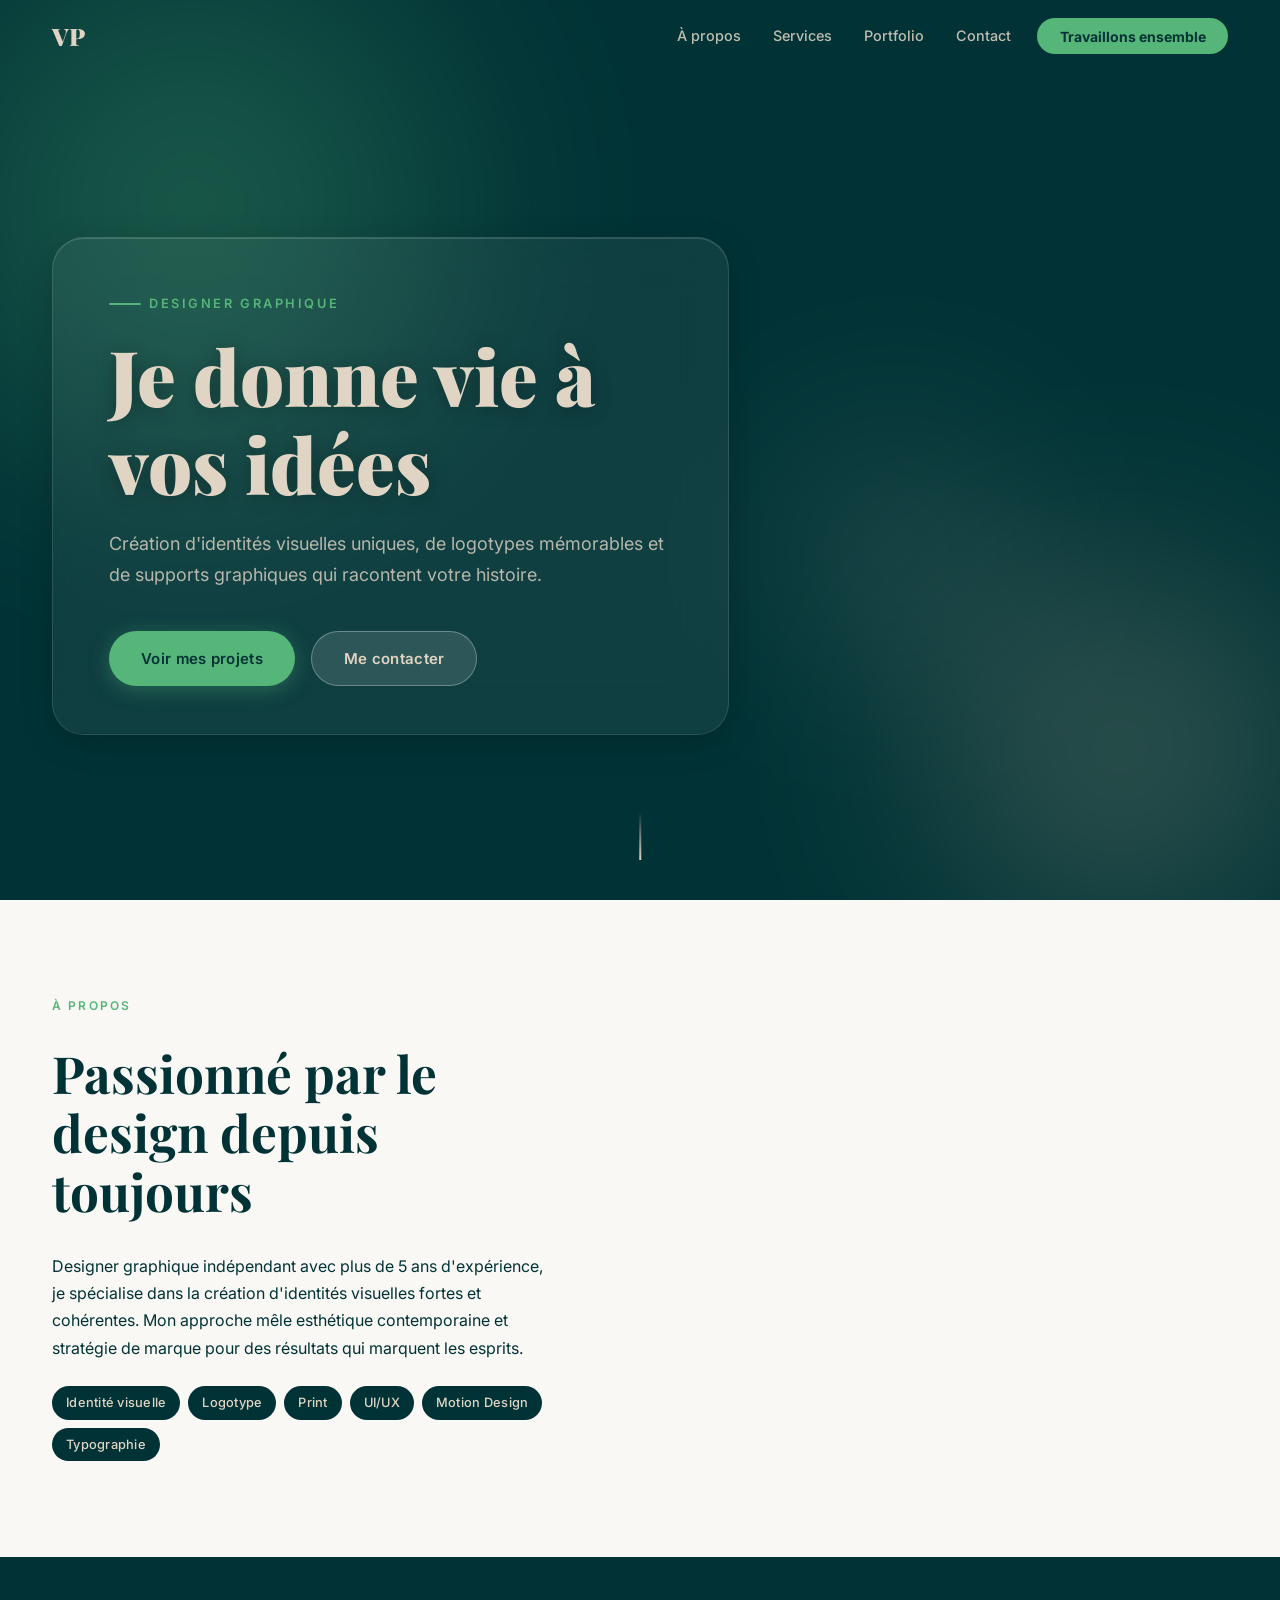
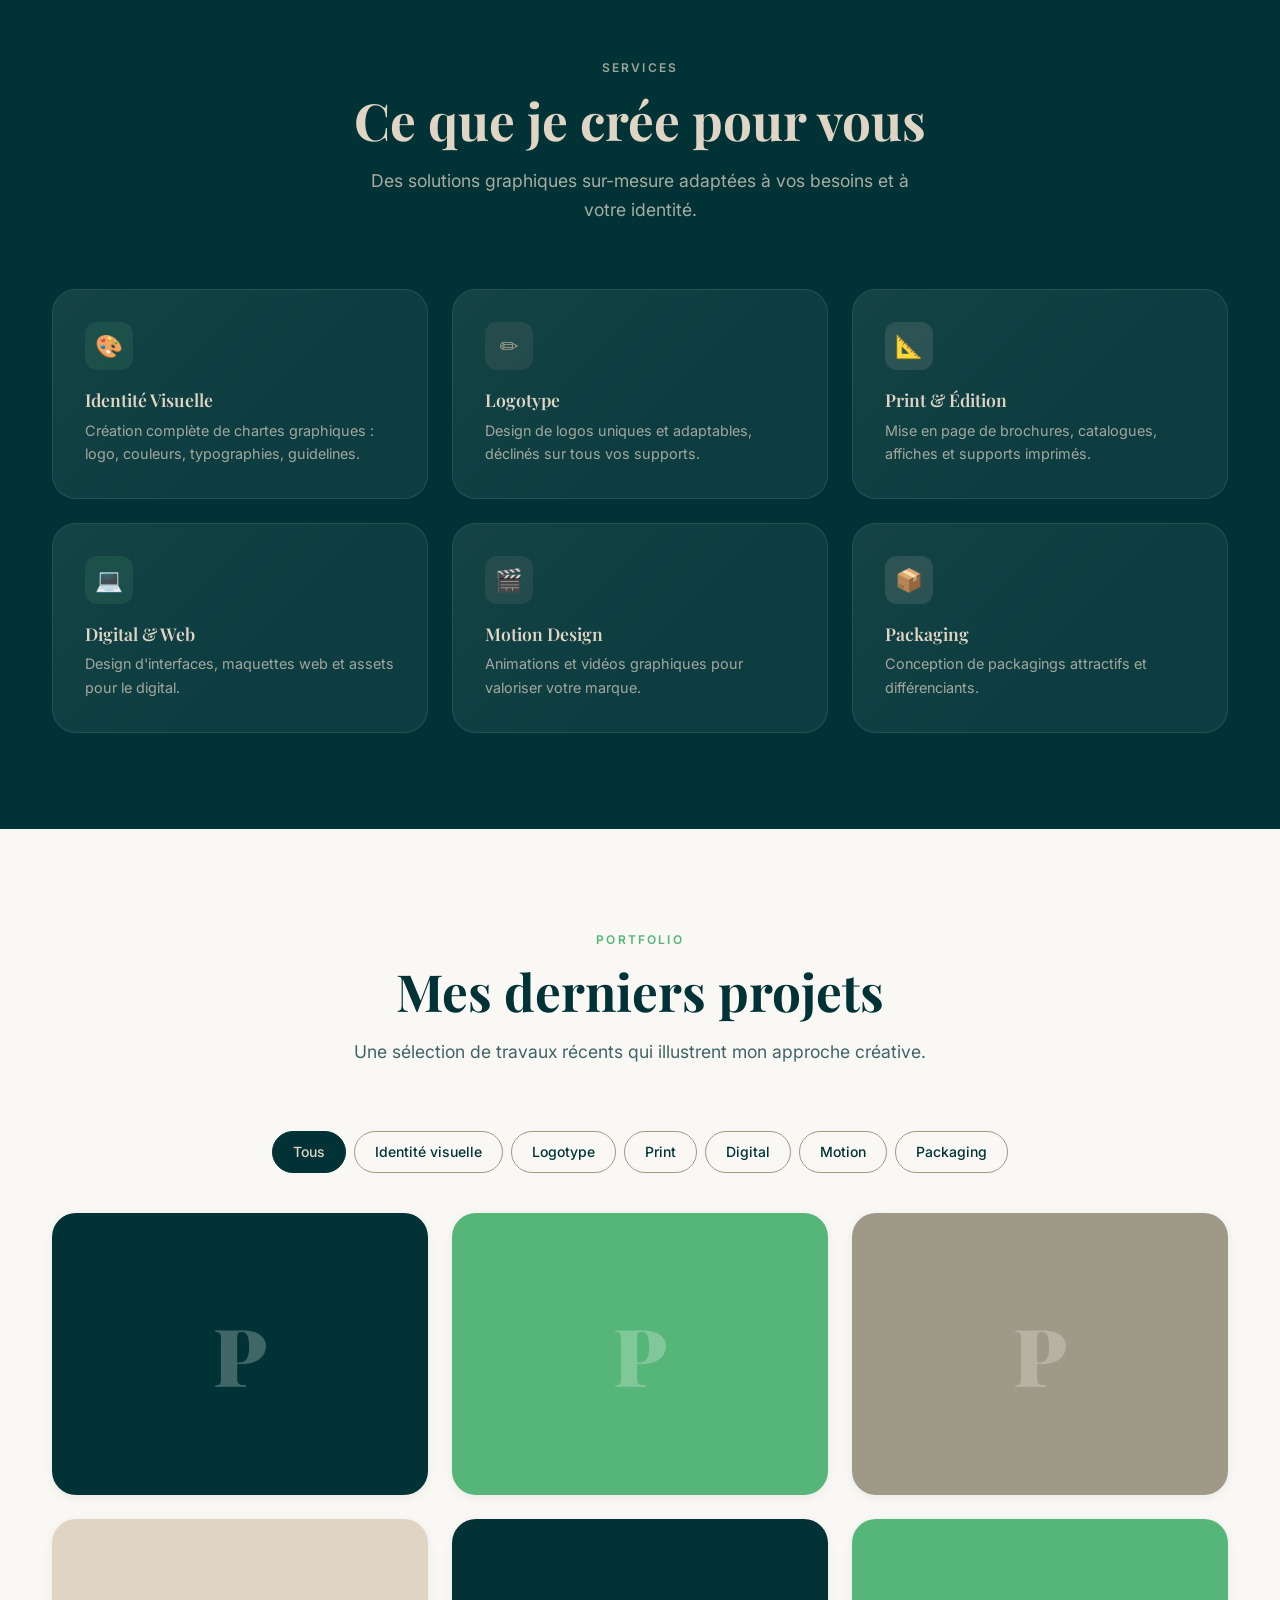
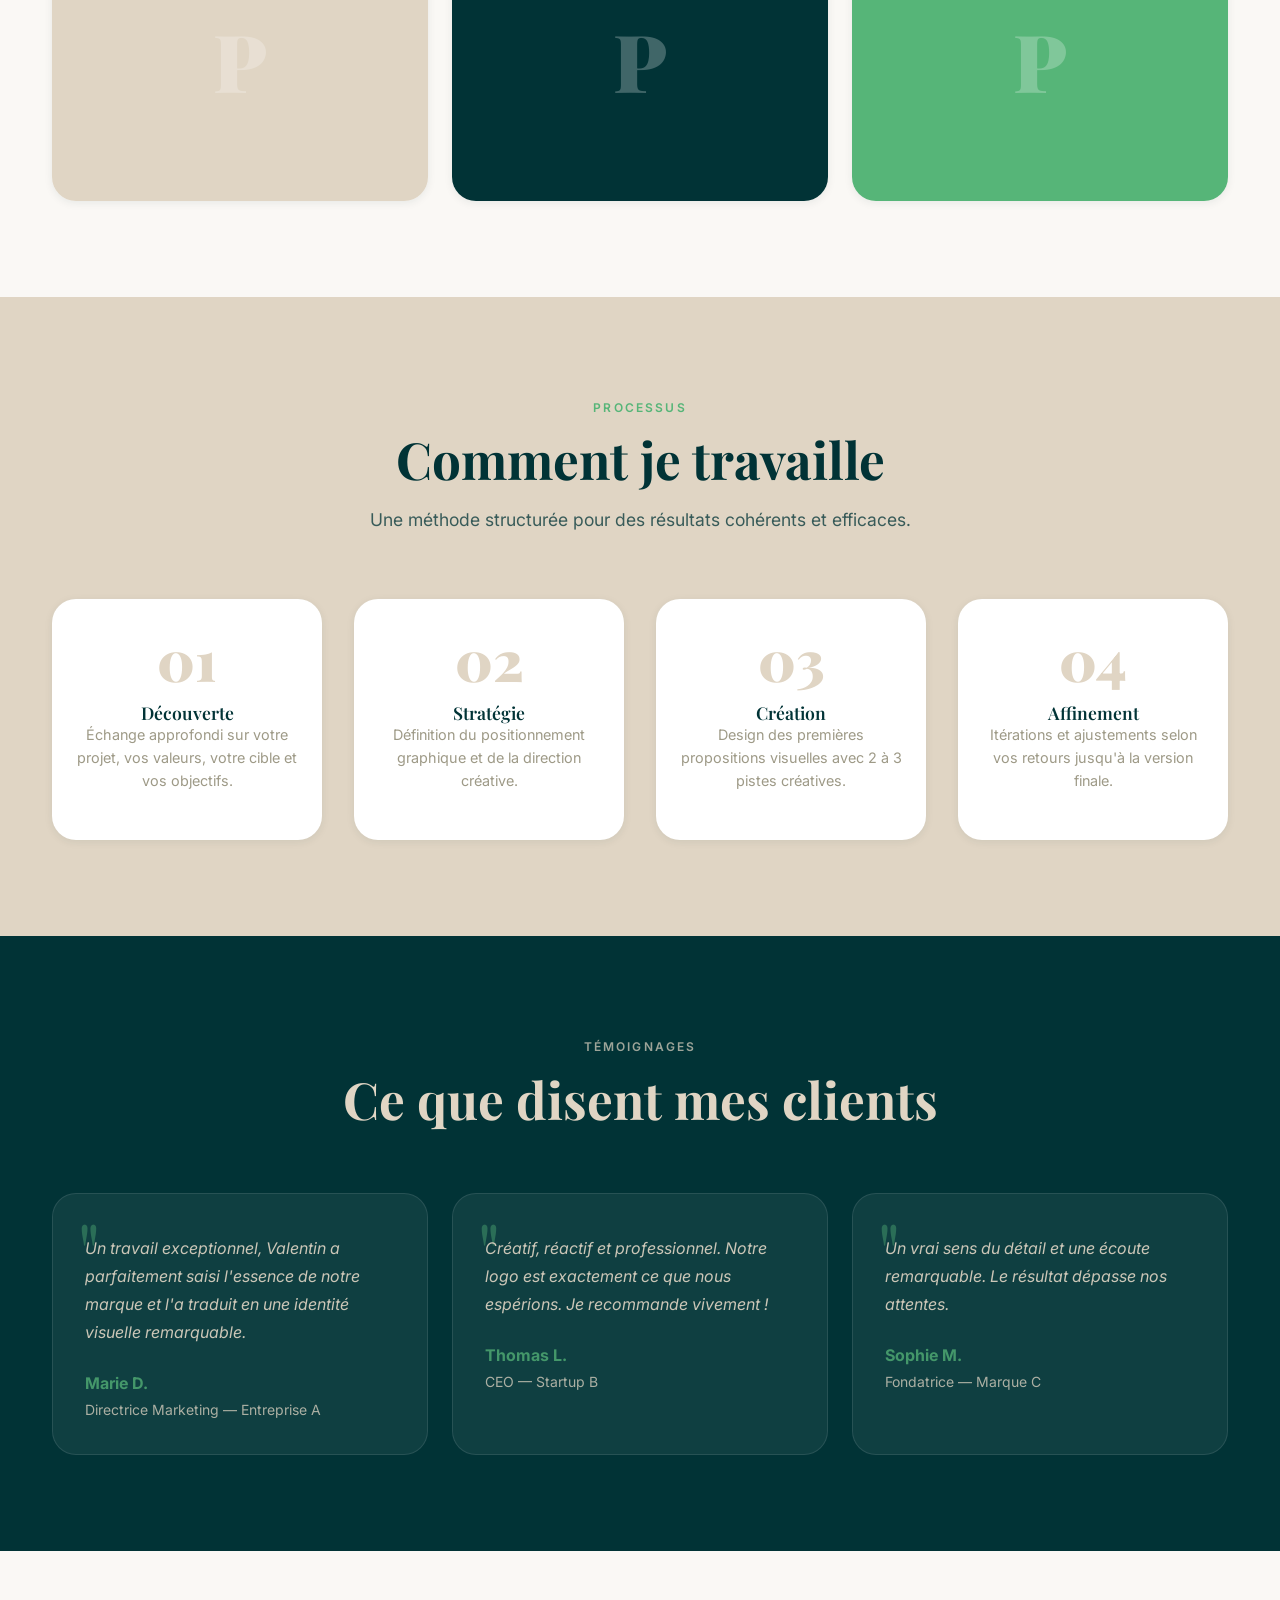
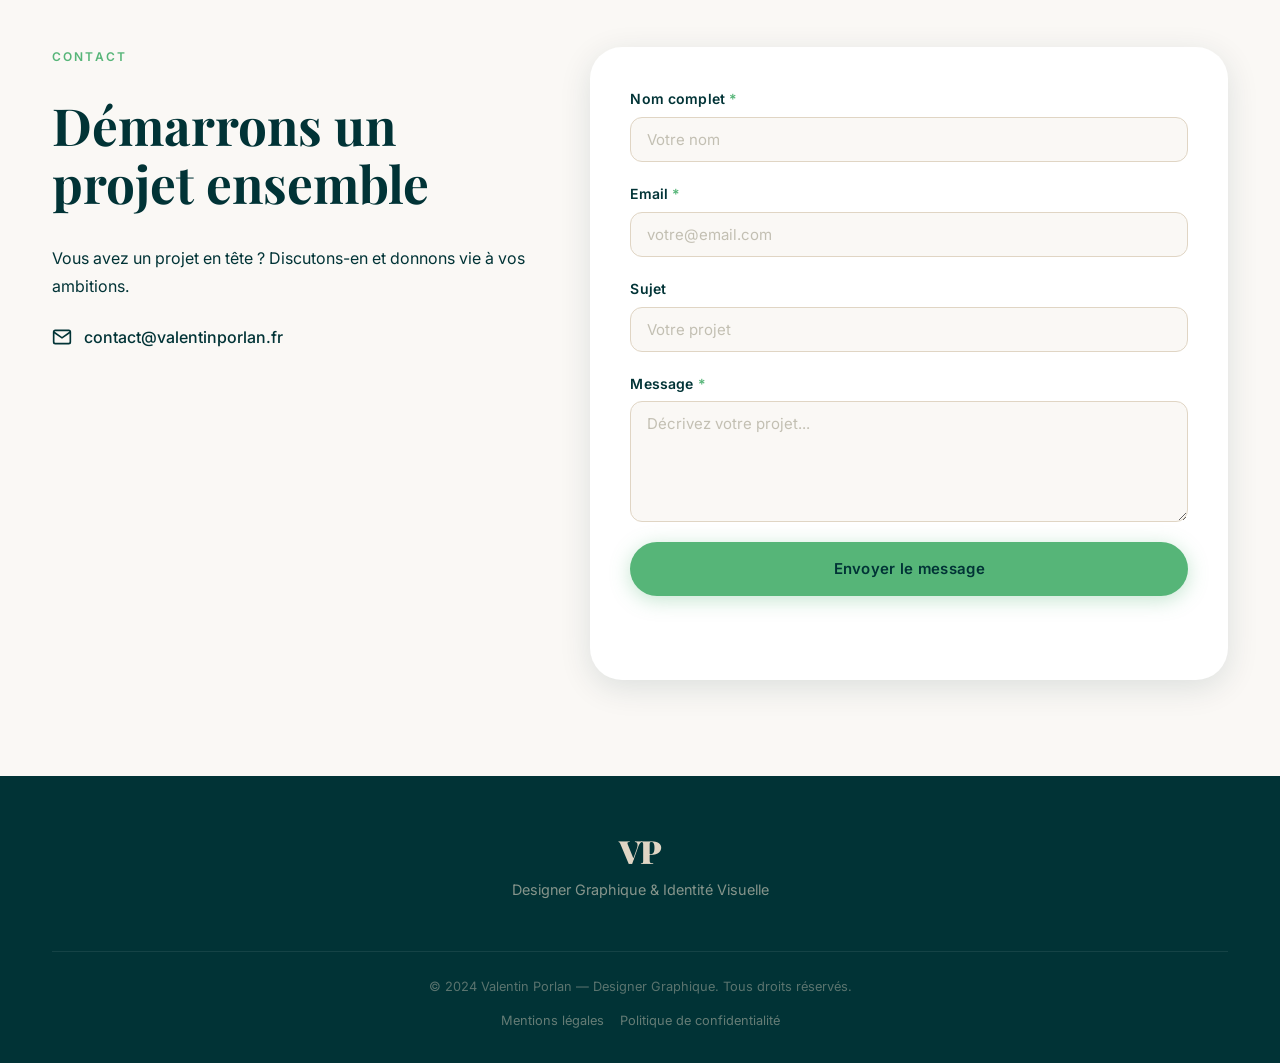
==== index.html @ ac943afb "deploy: initial GitHub Pages static build - index.html généré depuis index.php (PHP -> HTML statique" ====
<!DOCTYPE html>
<html lang="fr" prefix="og: https://ogp.me/ns#">
<head>
  <meta charset="UTF-8">
  <meta name="viewport" content="width=device-width, initial-scale=1.0">
  <meta http-equiv="X-UA-Compatible" content="IE=edge">

  <!-- SEO Primary -->
  <title>Valentin Porlan — Designer Graphique &amp; Identité Visuelle</title>
  <meta name="description" content="Portfolio de design graphique — création d&#039;identités visuelles, logotypes, supports print et digital.">
  <meta name="keywords" content="design graphique, identité visuelle, logo, branding, charte graphique, print, digital">
  <meta name="author" content="Valentin Porlan">
  <meta name="robots" content="index, follow">
  <link rel="canonical" href="/">

  <!-- Open Graph -->
  <meta property="og:type" content="website">
  <meta property="og:title" content="Valentin Porlan — Designer Graphique &amp; Identité Visuelle">
  <meta property="og:description" content="Portfolio de design graphique — création d&#039;identités visuelles, logotypes, supports print et digital.">
  <meta property="og:url" content="/">
  <meta property="og:locale" content="fr_FR">
  
  <!-- Twitter Card -->
  <meta name="twitter:card" content="summary_large_image">
    <meta name="twitter:title" content="Valentin Porlan — Designer Graphique &amp; Identité Visuelle">
  <meta name="twitter:description" content="Portfolio de design graphique — création d&#039;identités visuelles, logotypes, supports print et digital.">
  
  <!-- Favicon -->
    <link rel="icon" href="data:image/svg+xml,<svg xmlns='http://www.w3.org/2000/svg' viewBox='0 0 100 100'><rect width='100' height='100' rx='20' fill='%23013336'/><text y='.9em' font-size='70' x='10' fill='%2356b578'>VP</text></svg>">
  
  <!-- Tarte au Citron CSS -->
  
  <!-- Google Fonts via Tarte au Citron (if disabled, load directly) -->
    <link rel="preconnect" href="https://fonts.googleapis.com">
  <link rel="preconnect" href="https://fonts.gstatic.com" crossorigin>
  <link href="https://fonts.googleapis.com/css2?family=Playfair+Display:wght@400;600;700;900&family=Inter:wght@300;400;500;600&display=swap" rel="stylesheet">
  
  <!-- Custom tracking codes in <head> -->
  
  <!-- Styles -->
  <link rel="stylesheet" href="assets/css/style.css">

  <!-- CSS Variables from config -->
  <style>
    :root {
      --color-primary:    #013336;
      --color-secondary:  #56b578;
      --color-accent:     #9e9a87;
      --color-light:      #e0d5c4;
      --color-text-dark:  #013336;
      --color-text-light: #e0d5c4;
      --color-bg-body:    #faf8f5;
      --font-heading:     'Playfair Display', Georgia, serif;
      --font-body:        'Inter', system-ui, sans-serif;
    }
  </style>

  <!-- Schema.org JSON-LD -->
  <script type="application/ld+json">
  {
    "@context": "https://schema.org",
    "@type": "Person",
    "name": "Valentin Porlan",
    "jobTitle": "Designer Graphique &amp; Identité Visuelle",
    "description": "Portfolio de design graphique — création d&#039;identités visuelles, logotypes, supports print et digital.",
    "url": "/",
            "email": "contact@valentinporlan.fr",
        "sameAs": [
          ],
    "knowsAbout": ["Design Graphique", "Identité Visuelle", "Logotype", "Branding", "Print"]
  }
  </script>
</head>
<body itemscope itemtype="https://schema.org/WebPage">

<!-- =============== COOKIE MANAGER =============== -->

<!-- =============== HEADER / NAV =============== -->
<header class="site-header" id="top" role="banner" itemscope itemtype="https://schema.org/WPHeader">
  <nav class="nav-container" role="navigation" aria-label="Navigation principale">
    <a href="#top" class="nav-logo" aria-label="Retour en haut">
              <span class="logo-text">VP</span>
          </a>
    <button class="nav-toggle" aria-label="Ouvrir le menu" aria-expanded="false" aria-controls="nav-menu">
      <span></span><span></span><span></span>
    </button>
    <ul class="nav-menu" id="nav-menu" role="list">
            <li><a href="#about" class="nav-link">À propos</a></li>
            <li><a href="#services" class="nav-link">Services</a></li>
            <li><a href="#portfolio" class="nav-link">Portfolio</a></li>
            <li><a href="#contact" class="nav-link">Contact</a></li>
            <li><a href="#contact" class="nav-cta">Travaillons ensemble</a></li>
    </ul>
  </nav>
</header>

<!-- =============== HERO =============== -->
<section class="hero" id="hero" aria-label="Introduction" style="background-color:#013336">
  <div class="hero-bg-blobs" aria-hidden="true">
    <div class="blob blob-1"></div>
    <div class="blob blob-2"></div>
    <div class="blob blob-3"></div>
  </div>
  <div class="hero-container">
    <div class="hero-glass-card" data-aos="fade-up" itemscope itemtype="https://schema.org/Person">
      <span class="hero-eyebrow" data-aos="fade-down" data-aos-delay="100">Designer Graphique</span>
      <h1 class="hero-title" itemprop="name" data-aos="fade-up" data-aos-delay="200">
        Je donne vie à vos idées      </h1>
      <p class="hero-subtitle" itemprop="description" data-aos="fade-up" data-aos-delay="300">
        Création d&#039;identités visuelles uniques, de logotypes mémorables et de supports graphiques qui racontent votre histoire.      </p>
      <div class="hero-actions" data-aos="fade-up" data-aos-delay="400">
                <a href="#portfolio" class="btn btn-primary">
          Voir mes projets        </a>
                        <a href="#contact" class="btn btn-ghost">
          Me contacter        </a>
                      </div>
    </div>
      </div>
  <div class="hero-scroll-indicator" aria-hidden="true">
    <div class="scroll-line"></div>
  </div>
</section>

<!-- =============== ABOUT =============== -->
<section class="section section-about" id="about" aria-labelledby="about-title" style="background-color:#faf8f5">
  <div class="container">
    <div class="section-inner about-grid">
            <div class="about-content" data-aos="fade-left">
        <span class="section-eyebrow">À propos</span>
        <h2 id="about-title" class="section-title">Passionné par le design depuis toujours</h2>
        <p class="section-text">Designer graphique indépendant avec plus de 5 ans d&#039;expérience, je spécialise dans la création d&#039;identités visuelles fortes et cohérentes. Mon approche mêle esthétique contemporaine et stratégie de marque pour des résultats qui marquent les esprits.</p>
                <ul class="skills-list" role="list">
                    <li class="skill-tag">Identité visuelle</li>
                    <li class="skill-tag">Logotype</li>
                    <li class="skill-tag">Print</li>
                    <li class="skill-tag">UI/UX</li>
                    <li class="skill-tag">Motion Design</li>
                    <li class="skill-tag">Typographie</li>
                  </ul>
                      </div>
    </div>
  </div>
</section>

<!-- =============== SERVICES =============== -->
<section class="section section-services" id="services" aria-labelledby="services-title" style="background-color:#013336">
  <div class="container">
    <div class="section-header" data-aos="fade-up">
      <span class="section-eyebrow light">Services</span>
      <h2 id="services-title" class="section-title light">Ce que je crée pour vous</h2>
            <p class="section-subtitle light">Des solutions graphiques sur-mesure adaptées à vos besoins et à votre identité.</p>
          </div>
    <div class="services-grid">
            <article class="service-card" data-aos="fade-up" data-aos-delay="0">
        <div class="service-icon" style="background-color:#56b57820; color:#56b578">🎨</div>
        <h3 class="service-title">Identité Visuelle</h3>
        <p class="service-text">Création complète de chartes graphiques : logo, couleurs, typographies, guidelines.</p>
        <div class="service-accent" style="background-color:#56b578"></div>
      </article>
            <article class="service-card" data-aos="fade-up" data-aos-delay="80">
        <div class="service-icon" style="background-color:#9e9a8720; color:#9e9a87">✏️</div>
        <h3 class="service-title">Logotype</h3>
        <p class="service-text">Design de logos uniques et adaptables, déclinés sur tous vos supports.</p>
        <div class="service-accent" style="background-color:#9e9a87"></div>
      </article>
            <article class="service-card" data-aos="fade-up" data-aos-delay="160">
        <div class="service-icon" style="background-color:#e0d5c420; color:#e0d5c4">📐</div>
        <h3 class="service-title">Print &amp; Édition</h3>
        <p class="service-text">Mise en page de brochures, catalogues, affiches et supports imprimés.</p>
        <div class="service-accent" style="background-color:#e0d5c4"></div>
      </article>
            <article class="service-card" data-aos="fade-up" data-aos-delay="240">
        <div class="service-icon" style="background-color:#56b57820; color:#56b578">💻</div>
        <h3 class="service-title">Digital &amp; Web</h3>
        <p class="service-text">Design d&#039;interfaces, maquettes web et assets pour le digital.</p>
        <div class="service-accent" style="background-color:#56b578"></div>
      </article>
            <article class="service-card" data-aos="fade-up" data-aos-delay="320">
        <div class="service-icon" style="background-color:#9e9a8720; color:#9e9a87">🎬</div>
        <h3 class="service-title">Motion Design</h3>
        <p class="service-text">Animations et vidéos graphiques pour valoriser votre marque.</p>
        <div class="service-accent" style="background-color:#9e9a87"></div>
      </article>
            <article class="service-card" data-aos="fade-up" data-aos-delay="400">
        <div class="service-icon" style="background-color:#e0d5c420; color:#e0d5c4">📦</div>
        <h3 class="service-title">Packaging</h3>
        <p class="service-text">Conception de packagings attractifs et différenciants.</p>
        <div class="service-accent" style="background-color:#e0d5c4"></div>
      </article>
          </div>
      </div>
</section>

<!-- =============== PORTFOLIO =============== -->
<section class="section section-portfolio" id="portfolio" aria-labelledby="portfolio-title" style="background-color:#faf8f5">
  <div class="container">
    <div class="section-header" data-aos="fade-up">
      <span class="section-eyebrow">Portfolio</span>
      <h2 id="portfolio-title" class="section-title">Mes derniers projets</h2>
            <p class="section-subtitle">Une sélection de travaux récents qui illustrent mon approche créative.</p>
          </div>
    <div class="portfolio-filter" role="tablist" aria-label="Filtrer par catégorie">
      <button class="filter-btn active" data-filter="all" role="tab" aria-selected="true">Tous</button>
            <button class="filter-btn" data-filter="identité visuelle" role="tab" aria-selected="false">Identité visuelle</button>
            <button class="filter-btn" data-filter="logotype" role="tab" aria-selected="false">Logotype</button>
            <button class="filter-btn" data-filter="print" role="tab" aria-selected="false">Print</button>
            <button class="filter-btn" data-filter="digital" role="tab" aria-selected="false">Digital</button>
            <button class="filter-btn" data-filter="motion" role="tab" aria-selected="false">Motion</button>
            <button class="filter-btn" data-filter="packaging" role="tab" aria-selected="false">Packaging</button>
          </div>
    <div class="portfolio-grid" role="list">
            <article class="portfolio-card" data-category="identité visuelle" data-aos="fade-up" data-aos-delay="0" role="listitem"
               itemscope itemtype="https://schema.org/CreativeWork">
        <div class="portfolio-img-wrap" style="background-color:#013336">
                    <div class="portfolio-placeholder" aria-hidden="true">
            <span class="portfolio-placeholder-letter">P</span>
          </div>
                    <div class="portfolio-overlay">
            <h3 class="portfolio-title" itemprop="name">Projet 1</h3>
            <span class="portfolio-category" itemprop="genre">Identité visuelle</span>
                      </div>
        </div>
      </article>
            <article class="portfolio-card" data-category="logotype" data-aos="fade-up" data-aos-delay="60" role="listitem"
               itemscope itemtype="https://schema.org/CreativeWork">
        <div class="portfolio-img-wrap" style="background-color:#56b578">
                    <div class="portfolio-placeholder" aria-hidden="true">
            <span class="portfolio-placeholder-letter">P</span>
          </div>
                    <div class="portfolio-overlay">
            <h3 class="portfolio-title" itemprop="name">Projet 2</h3>
            <span class="portfolio-category" itemprop="genre">Logotype</span>
                      </div>
        </div>
      </article>
            <article class="portfolio-card" data-category="print" data-aos="fade-up" data-aos-delay="120" role="listitem"
               itemscope itemtype="https://schema.org/CreativeWork">
        <div class="portfolio-img-wrap" style="background-color:#9e9a87">
                    <div class="portfolio-placeholder" aria-hidden="true">
            <span class="portfolio-placeholder-letter">P</span>
          </div>
                    <div class="portfolio-overlay">
            <h3 class="portfolio-title" itemprop="name">Projet 3</h3>
            <span class="portfolio-category" itemprop="genre">Print</span>
                      </div>
        </div>
      </article>
            <article class="portfolio-card" data-category="digital" data-aos="fade-up" data-aos-delay="180" role="listitem"
               itemscope itemtype="https://schema.org/CreativeWork">
        <div class="portfolio-img-wrap" style="background-color:#e0d5c4">
                    <div class="portfolio-placeholder" aria-hidden="true">
            <span class="portfolio-placeholder-letter">P</span>
          </div>
                    <div class="portfolio-overlay">
            <h3 class="portfolio-title" itemprop="name">Projet 4</h3>
            <span class="portfolio-category" itemprop="genre">Digital</span>
                      </div>
        </div>
      </article>
            <article class="portfolio-card" data-category="motion" data-aos="fade-up" data-aos-delay="240" role="listitem"
               itemscope itemtype="https://schema.org/CreativeWork">
        <div class="portfolio-img-wrap" style="background-color:#013336">
                    <div class="portfolio-placeholder" aria-hidden="true">
            <span class="portfolio-placeholder-letter">P</span>
          </div>
                    <div class="portfolio-overlay">
            <h3 class="portfolio-title" itemprop="name">Projet 5</h3>
            <span class="portfolio-category" itemprop="genre">Motion</span>
                      </div>
        </div>
      </article>
            <article class="portfolio-card" data-category="packaging" data-aos="fade-up" data-aos-delay="300" role="listitem"
               itemscope itemtype="https://schema.org/CreativeWork">
        <div class="portfolio-img-wrap" style="background-color:#56b578">
                    <div class="portfolio-placeholder" aria-hidden="true">
            <span class="portfolio-placeholder-letter">P</span>
          </div>
                    <div class="portfolio-overlay">
            <h3 class="portfolio-title" itemprop="name">Projet 6</h3>
            <span class="portfolio-category" itemprop="genre">Packaging</span>
                      </div>
        </div>
      </article>
          </div>
      </div>
</section>

<!-- =============== PROCESS =============== -->
<section class="section section-process" id="process" aria-labelledby="process-title" style="background-color:#e0d5c4">
  <div class="container">
    <div class="section-header" data-aos="fade-up">
      <span class="section-eyebrow">Processus</span>
      <h2 id="process-title" class="section-title">Comment je travaille</h2>
            <p class="section-subtitle">Une méthode structurée pour des résultats cohérents et efficaces.</p>
          </div>
    <div class="process-steps">
            <div class="process-step" data-aos="fade-up" data-aos-delay="0">
        <div class="step-number" aria-hidden="true">01</div>
        <div class="step-content">
          <h3 class="step-title">Découverte</h3>
          <p class="step-text">Échange approfondi sur votre projet, vos valeurs, votre cible et vos objectifs.</p>
        </div>
                <div class="step-connector" aria-hidden="true"></div>
              </div>
            <div class="process-step" data-aos="fade-up" data-aos-delay="100">
        <div class="step-number" aria-hidden="true">02</div>
        <div class="step-content">
          <h3 class="step-title">Stratégie</h3>
          <p class="step-text">Définition du positionnement graphique et de la direction créative.</p>
        </div>
                <div class="step-connector" aria-hidden="true"></div>
              </div>
            <div class="process-step" data-aos="fade-up" data-aos-delay="200">
        <div class="step-number" aria-hidden="true">03</div>
        <div class="step-content">
          <h3 class="step-title">Création</h3>
          <p class="step-text">Design des premières propositions visuelles avec 2 à 3 pistes créatives.</p>
        </div>
                <div class="step-connector" aria-hidden="true"></div>
              </div>
            <div class="process-step" data-aos="fade-up" data-aos-delay="300">
        <div class="step-number" aria-hidden="true">04</div>
        <div class="step-content">
          <h3 class="step-title">Affinement</h3>
          <p class="step-text">Itérations et ajustements selon vos retours jusqu&#039;à la version finale.</p>
        </div>
              </div>
          </div>
      </div>
</section>

<!-- =============== TESTIMONIALS =============== -->
<section class="section section-testimonials" id="testimonials" aria-labelledby="testimonials-title" style="background-color:#013336">
  <div class="container">
    <div class="section-header" data-aos="fade-up">
      <span class="section-eyebrow light">Témoignages</span>
      <h2 id="testimonials-title" class="section-title light">Ce que disent mes clients</h2>
    </div>
    <div class="testimonials-grid">
            <blockquote class="testimonial-card" data-aos="fade-up" data-aos-delay="0"
                  itemscope itemtype="https://schema.org/Review">
        <div class="quote-icon" aria-hidden="true">"</div>
        <p class="testimonial-quote" itemprop="reviewBody">Un travail exceptionnel, Valentin a parfaitement saisi l&#039;essence de notre marque et l&#039;a traduit en une identité visuelle remarquable.</p>
        <footer class="testimonial-author" itemscope itemtype="https://schema.org/Person">
          <strong itemprop="name">Marie D.</strong>
          <span itemprop="jobTitle">Directrice Marketing</span>
                    — <span itemprop="worksFor">Entreprise A</span>
                  </footer>
      </blockquote>
            <blockquote class="testimonial-card" data-aos="fade-up" data-aos-delay="100"
                  itemscope itemtype="https://schema.org/Review">
        <div class="quote-icon" aria-hidden="true">"</div>
        <p class="testimonial-quote" itemprop="reviewBody">Créatif, réactif et professionnel. Notre logo est exactement ce que nous espérions. Je recommande vivement !</p>
        <footer class="testimonial-author" itemscope itemtype="https://schema.org/Person">
          <strong itemprop="name">Thomas L.</strong>
          <span itemprop="jobTitle">CEO</span>
                    — <span itemprop="worksFor">Startup B</span>
                  </footer>
      </blockquote>
            <blockquote class="testimonial-card" data-aos="fade-up" data-aos-delay="200"
                  itemscope itemtype="https://schema.org/Review">
        <div class="quote-icon" aria-hidden="true">"</div>
        <p class="testimonial-quote" itemprop="reviewBody">Un vrai sens du détail et une écoute remarquable. Le résultat dépasse nos attentes.</p>
        <footer class="testimonial-author" itemscope itemtype="https://schema.org/Person">
          <strong itemprop="name">Sophie M.</strong>
          <span itemprop="jobTitle">Fondatrice</span>
                    — <span itemprop="worksFor">Marque C</span>
                  </footer>
      </blockquote>
          </div>
  </div>
</section>

<!-- =============== CONTACT =============== -->
<section class="section section-contact" id="contact" aria-labelledby="contact-title" style="background-color:#faf8f5">
  <div class="container">
    <div class="contact-wrapper">
      <div class="contact-info" data-aos="fade-right">
        <span class="section-eyebrow">Contact</span>
        <h2 id="contact-title" class="section-title">Démarrons un projet ensemble</h2>
        <p class="section-text">Vous avez un projet en tête ? Discutons-en et donnons vie à vos ambitions.</p>
        <div class="contact-details">
                    <a href="mailto:contact@valentinporlan.fr" class="contact-link" itemprop="email">
            <svg xmlns="http://www.w3.org/2000/svg" viewBox="0 0 24 24" fill="none" stroke="currentColor" stroke-width="2" aria-hidden="true"><path d="M4 4h16c1.1 0 2 .9 2 2v12c0 1.1-.9 2-2 2H4c-1.1 0-2-.9-2-2V6c0-1.1.9-2 2-2z"/><polyline points="22,6 12,13 2,6"/></svg>
            contact@valentinporlan.fr          </a>
                            </div>
        <div class="social-links" aria-label="Réseaux sociaux">
                  </div>
      </div>

      <div class="contact-form-wrap" data-aos="fade-left">
        <form class="contact-form" id="contact-form" novalidate aria-label="Formulaire de contact"
              itemscope itemtype="https://schema.org/ContactPage">
          <div class="form-group">
            <label for="contact-name" class="form-label">Nom complet <span aria-hidden="true">*</span></label>
            <input type="text" id="contact-name" name="from_name" class="form-input" required
                   autocomplete="name" aria-required="true" placeholder="Votre nom">
          </div>
          <div class="form-group">
            <label for="contact-email" class="form-label">Email <span aria-hidden="true">*</span></label>
            <input type="email" id="contact-email" name="from_email" class="form-input" required
                   autocomplete="email" aria-required="true" placeholder="votre@email.com">
          </div>
          <div class="form-group">
            <label for="contact-subject" class="form-label">Sujet</label>
            <input type="text" id="contact-subject" name="subject" class="form-input"
                   placeholder="Votre projet">
          </div>
          <div class="form-group">
            <label for="contact-message" class="form-label">Message <span aria-hidden="true">*</span></label>
            <textarea id="contact-message" name="message" class="form-input form-textarea" required
                      aria-required="true" placeholder="Décrivez votre projet..." rows="5"></textarea>
          </div>
          <button type="submit" class="btn btn-primary btn-full" id="contact-submit">
            <span class="btn-text">Envoyer le message</span>
            <span class="btn-loading" aria-hidden="true" hidden>Envoi en cours...</span>
          </button>
          <div class="form-message" id="form-message" role="alert" aria-live="polite"></div>
        </form>
      </div>
    </div>
  </div>
</section>

<!-- =============== FOOTER =============== -->
<footer class="site-footer" role="contentinfo" itemscope itemtype="https://schema.org/WPFooter" style="background-color:#013336">
  <div class="footer-container">
    <div class="footer-brand">
      <a href="#top" class="footer-logo" aria-label="Retour en haut">
        <span class="logo-text">VP</span>
      </a>
      <p class="footer-tagline">Designer Graphique &amp; Identité Visuelle</p>
    </div>
    <div class="footer-social" aria-label="Réseaux sociaux">
          </div>
    <div class="footer-bottom">
      <p>© 2024 Valentin Porlan — Designer Graphique. Tous droits réservés.</p>
      <nav aria-label="Liens légaux">
                <a href="#" class="footer-legal-link">Mentions légales</a>
                <a href="#" class="footer-legal-link">Politique de confidentialité</a>
                      </nav>
    </div>
  </div>
</footer>

<!-- Back to top -->
<button class="back-to-top" id="backToTop" aria-label="Retour en haut de page" title="Retour en haut">
  <svg xmlns="http://www.w3.org/2000/svg" viewBox="0 0 24 24" fill="none" stroke="currentColor" stroke-width="2" aria-hidden="true">
    <polyline points="18 15 12 9 6 15"/>
  </svg>
</button>

<!-- EmailJS -->

<!-- Main script -->
<script>
  window.EMAILJS_CONFIG = {
    service_id:  "",
    template_id: "",
    public_key:  ""
  };
</script>
<script src="assets/js/main.js" defer></script>

<!-- Custom body tracking -->

</body>
</html>
---- assets/css/style.css ----
/* ====================================
   PORTFOLIO — Design Graphique
   Variables & Reset
==================================== */
*, *::before, *::after { box-sizing: border-box; margin: 0; padding: 0; }

:root {
  --color-primary:    #013336;
  --color-secondary:  #56b578;
  --color-accent:     #9e9a87;
  --color-light:      #e0d5c4;
  --color-text-dark:  #013336;
  --color-text-light: #e0d5c4;
  --color-bg-body:    #faf8f5;
  --font-heading:     'Playfair Display', Georgia, serif;
  --font-body:        'Inter', system-ui, sans-serif;

  --radius-sm:   0.375rem;
  --radius-md:   0.75rem;
  --radius-lg:   1.5rem;
  --radius-xl:   2rem;
  --radius-full: 9999px;

  --shadow-sm:  0 2px 8px rgba(1,51,54,.08);
  --shadow-md:  0 8px 32px rgba(1,51,54,.12);
  --shadow-lg:  0 24px 64px rgba(1,51,54,.18);

  --transition: 0.3s cubic-bezier(0.4, 0, 0.2, 1);
  --transition-slow: 0.6s cubic-bezier(0.4, 0, 0.2, 1);

  --nav-h: 72px;
  --container: 1240px;
  --gutter: 2rem;
}

html { scroll-behavior: smooth; font-size: 16px; -webkit-text-size-adjust: 100%; }

body {
  font-family: var(--font-body);
  background-color: var(--color-bg-body);
  color: var(--color-text-dark);
  line-height: 1.7;
  overflow-x: hidden;
}

img { max-width: 100%; height: auto; display: block; }
a { color: inherit; text-decoration: none; }
ul { list-style: none; }
button { cursor: pointer; border: none; background: none; font: inherit; }

/* ====================================
   TYPOGRAPHY
==================================== */
h1, h2, h3, h4 { font-family: var(--font-heading); line-height: 1.15; }
h1 { font-size: clamp(2.5rem, 6vw, 5rem); font-weight: 900; }
h2 { font-size: clamp(2rem, 4vw, 3.2rem); font-weight: 700; }
h3 { font-size: clamp(1.1rem, 2vw, 1.4rem); font-weight: 600; }

.section-eyebrow {
  display: inline-block;
  font-size: 0.75rem;
  font-weight: 600;
  letter-spacing: 0.18em;
  text-transform: uppercase;
  color: var(--color-secondary);
  margin-bottom: 0.75rem;
}
.section-eyebrow.light { color: var(--color-light); opacity: 0.7; }

.section-title { margin-bottom: 1rem; }
.section-subtitle {
  font-size: 1.1rem;
  opacity: 0.75;
  max-width: 580px;
  margin: 0 auto;
}

/* ====================================
   LAYOUT
==================================== */
.container {
  max-width: var(--container);
  margin: 0 auto;
  padding: 0 var(--gutter);
}

.section { padding: 6rem 0; }

.section-header {
  text-align: center;
  margin-bottom: 4rem;
}

.section-header.light .section-title,
.section-header.light .section-subtitle { color: var(--color-text-light); }

.section-inner { display: grid; gap: 4rem; align-items: center; }
.section-cta { text-align: center; margin-top: 3rem; }
.mt-2 { margin-top: 1.5rem; }

/* ====================================
   BUTTONS
==================================== */
.btn {
  display: inline-flex;
  align-items: center;
  justify-content: center;
  gap: 0.5rem;
  padding: 0.875rem 2rem;
  border-radius: var(--radius-full);
  font-size: 0.9375rem;
  font-weight: 600;
  letter-spacing: 0.02em;
  transition: var(--transition);
  position: relative;
  overflow: hidden;
  white-space: nowrap;
}

.btn::after {
  content: '';
  position: absolute;
  inset: 0;
  background: rgba(255,255,255,0.12);
  opacity: 0;
  transition: var(--transition);
}
.btn:hover::after { opacity: 1; }
.btn:focus-visible { outline: 3px solid var(--color-secondary); outline-offset: 3px; }

.btn-primary {
  background: var(--color-secondary);
  color: var(--color-primary);
  box-shadow: 0 4px 20px rgba(86,181,120,.35);
}
.btn-primary:hover { transform: translateY(-2px); box-shadow: 0 8px 30px rgba(86,181,120,.45); }

.btn-ghost {
  background: rgba(255,255,255,0.12);
  color: var(--color-text-light);
  border: 1.5px solid rgba(255,255,255,0.3);
  backdrop-filter: blur(8px);
}
.btn-ghost:hover { background: rgba(255,255,255,0.2); border-color: rgba(255,255,255,.5); }

.btn-secondary {
  background: transparent;
  color: var(--color-primary);
  border: 2px solid var(--color-primary);
}
.btn-secondary:hover { background: var(--color-primary); color: var(--color-light); }

.btn-full { width: 100%; }

.btn-link-block {
  background: var(--color-light);
  color: var(--color-primary);
  font-size: 0.875rem;
}

/* ====================================
   HEADER / NAV
==================================== */
.site-header {
  position: fixed;
  top: 0; left: 0; right: 0;
  z-index: 1000;
  height: var(--nav-h);
  transition: background-color var(--transition), backdrop-filter var(--transition), box-shadow var(--transition);
}

.site-header.scrolled {
  background: rgba(1,51,54,0.88);
  backdrop-filter: blur(20px);
  -webkit-backdrop-filter: blur(20px);
  box-shadow: 0 4px 24px rgba(1,51,54,.25);
}

.nav-container {
  max-width: var(--container);
  margin: 0 auto;
  padding: 0 var(--gutter);
  height: 100%;
  display: flex;
  align-items: center;
  justify-content: space-between;
  gap: 2rem;
}

.nav-logo { display: flex; align-items: center; }

.logo-text {
  font-family: var(--font-heading);
  font-size: 1.5rem;
  font-weight: 900;
  color: var(--color-light);
  letter-spacing: -0.02em;
}

.logo-img { height: 36px; width: auto; }

.nav-menu {
  display: flex;
  align-items: center;
  gap: 0.25rem;
}

.nav-link {
  padding: 0.5rem 0.875rem;
  font-size: 0.9rem;
  font-weight: 500;
  color: rgba(224,213,196,0.85);
  border-radius: var(--radius-sm);
  transition: var(--transition);
}
.nav-link:hover { color: var(--color-light); background: rgba(255,255,255,0.08); }

.nav-cta {
  padding: 0.6rem 1.4rem;
  background: var(--color-secondary);
  color: var(--color-primary);
  border-radius: var(--radius-full);
  font-size: 0.875rem;
  font-weight: 700;
  margin-left: 0.5rem;
  transition: var(--transition);
}
.nav-cta:hover { transform: translateY(-1px); box-shadow: 0 4px 16px rgba(86,181,120,.4); }

.nav-toggle {
  display: none;
  flex-direction: column;
  gap: 5px;
  padding: 8px;
  border-radius: var(--radius-sm);
}
.nav-toggle span {
  display: block;
  width: 24px;
  height: 2px;
  background: var(--color-light);
  border-radius: 2px;
  transition: var(--transition);
}
.nav-toggle.active span:nth-child(1) { transform: translateY(7px) rotate(45deg); }
.nav-toggle.active span:nth-child(2) { opacity: 0; transform: scaleX(0); }
.nav-toggle.active span:nth-child(3) { transform: translateY(-7px) rotate(-45deg); }

/* ====================================
   HERO SECTION — Glassmorphism
==================================== */
.hero {
  min-height: 100svh;
  display: flex;
  align-items: center;
  position: relative;
  overflow: hidden;
  background-color: var(--color-primary);
  padding-top: var(--nav-h);
}

/* Animated blobs background */
.hero-bg-blobs {
  position: absolute;
  inset: 0;
  pointer-events: none;
  z-index: 0;
}

.blob {
  position: absolute;
  border-radius: 50%;
  filter: blur(80px);
  opacity: 0.35;
  animation: blobFloat 8s ease-in-out infinite;
}

.blob-1 {
  width: 60vw; height: 60vw;
  background: radial-gradient(circle, var(--color-secondary), transparent 70%);
  top: -20%; left: -15%;
  animation-delay: 0s;
  animation-duration: 10s;
}
.blob-2 {
  width: 45vw; height: 45vw;
  background: radial-gradient(circle, var(--color-accent), transparent 70%);
  bottom: -15%; right: -10%;
  animation-delay: -3s;
  animation-duration: 8s;
}
.blob-3 {
  width: 30vw; height: 30vw;
  background: radial-gradient(circle, var(--color-light), transparent 70%);
  top: 40%; left: 55%;
  animation-delay: -5s;
  animation-duration: 12s;
  opacity: 0.15;
}

@keyframes blobFloat {
  0%, 100% { transform: translate(0, 0) scale(1); }
  33%       { transform: translate(3%, 5%) scale(1.05); }
  66%       { transform: translate(-2%, -3%) scale(0.97); }
}

.hero-container {
  position: relative;
  z-index: 1;
  max-width: var(--container);
  margin: 0 auto;
  padding: 4rem var(--gutter);
  display: grid;
  grid-template-columns: 1fr;
  gap: 3rem;
  align-items: center;
  width: 100%;
}

.hero-glass-card {
  background: rgba(255,255,255,0.06);
  backdrop-filter: blur(24px);
  -webkit-backdrop-filter: blur(24px);
  border: 1px solid rgba(255,255,255,0.12);
  border-radius: var(--radius-xl);
  padding: 3rem 3.5rem;
  max-width: 720px;
  box-shadow:
    0 8px 32px rgba(0,0,0,0.2),
    inset 0 1px 0 rgba(255,255,255,0.15),
    inset 0 -1px 0 rgba(0,0,0,0.1);
  animation: glassAppear 1s cubic-bezier(0.16, 1, 0.3, 1) forwards;
}

@keyframes glassAppear {
  from {
    opacity: 0;
    transform: translateY(40px) scale(0.97);
  }
  to {
    opacity: 1;
    transform: translateY(0) scale(1);
  }
}

.hero-eyebrow {
  display: inline-flex;
  align-items: center;
  gap: 0.5rem;
  font-size: 0.8rem;
  font-weight: 600;
  letter-spacing: 0.2em;
  text-transform: uppercase;
  color: var(--color-secondary);
  margin-bottom: 1rem;
  animation: fadeSlideDown 0.8s 0.2s cubic-bezier(0.16, 1, 0.3, 1) both;
}
.hero-eyebrow::before {
  content: '';
  display: inline-block;
  width: 2rem;
  height: 2px;
  background: var(--color-secondary);
  border-radius: 2px;
}

.hero-title {
  color: var(--color-text-light);
  margin-bottom: 1.25rem;
  animation: fadeSlideUp 0.9s 0.3s cubic-bezier(0.16, 1, 0.3, 1) both;
  text-shadow: 0 2px 20px rgba(0,0,0,0.3);
}

.hero-subtitle {
  font-size: 1.125rem;
  color: rgba(224,213,196,.8);
  line-height: 1.75;
  margin-bottom: 2.5rem;
  animation: fadeSlideUp 0.9s 0.4s cubic-bezier(0.16, 1, 0.3, 1) both;
}

.hero-actions {
  display: flex;
  flex-wrap: wrap;
  gap: 1rem;
  animation: fadeSlideUp 0.9s 0.5s cubic-bezier(0.16, 1, 0.3, 1) both;
}

.hero-image-wrap {
  display: flex;
  justify-content: center;
}
.hero-image {
  border-radius: var(--radius-xl);
  box-shadow: var(--shadow-lg);
  max-height: 500px;
  object-fit: cover;
}

.hero-scroll-indicator {
  position: absolute;
  bottom: 2.5rem;
  left: 50%;
  transform: translateX(-50%);
  display: flex;
  flex-direction: column;
  align-items: center;
  gap: 0.5rem;
  opacity: 0.5;
  animation: fadeIn 1.5s 1.2s both;
}
.scroll-line {
  width: 1.5px;
  height: 48px;
  background: linear-gradient(to bottom, transparent, var(--color-light));
  animation: scrollPulse 2s ease-in-out infinite;
}
@keyframes scrollPulse {
  0%   { transform: scaleY(0); transform-origin: top; }
  50%  { transform: scaleY(1); transform-origin: top; }
  100% { transform: scaleY(0); transform-origin: bottom; }
}

/* ====================================
   ABOUT
==================================== */
.about-grid { grid-template-columns: 1fr; }
@media (min-width: 768px) { .about-grid { grid-template-columns: 1fr 1.2fr; } }

.about-image-wrap {
  position: relative;
  display: inline-block;
}
.about-image {
  border-radius: var(--radius-lg);
  box-shadow: var(--shadow-lg);
  width: 100%;
  object-fit: cover;
  aspect-ratio: 4/5;
}
.about-image-deco {
  position: absolute;
  bottom: -1.5rem;
  right: -1.5rem;
  width: 70%;
  height: 70%;
  border-radius: var(--radius-lg);
  border: 3px solid var(--color-secondary);
  z-index: -1;
}

.about-content { display: flex; flex-direction: column; gap: 1rem; }

.skills-list {
  display: flex;
  flex-wrap: wrap;
  gap: 0.5rem;
  margin-top: 0.5rem;
}
.skill-tag {
  padding: 0.375rem 0.875rem;
  background: var(--color-primary);
  color: var(--color-light);
  border-radius: var(--radius-full);
  font-size: 0.8rem;
  font-weight: 500;
  letter-spacing: 0.02em;
}

/* ====================================
   SERVICES
==================================== */
.section-services { color: var(--color-text-light); }
.section-services .section-title { color: var(--color-text-light); }

.services-grid {
  display: grid;
  grid-template-columns: repeat(auto-fit, minmax(280px, 1fr));
  gap: 1.5rem;
}

.service-card {
  background: rgba(255,255,255,.05);
  border: 1px solid rgba(255,255,255,.1);
  border-radius: var(--radius-lg);
  padding: 2rem;
  position: relative;
  overflow: hidden;
  transition: transform var(--transition), box-shadow var(--transition), background var(--transition);
}
.service-card:hover {
  transform: translateY(-6px);
  background: rgba(255,255,255,.08);
  box-shadow: 0 20px 48px rgba(0,0,0,.25);
}
.service-card::before {
  content: '';
  position: absolute;
  inset: 0;
  background: linear-gradient(135deg, rgba(255,255,255,.03) 0%, transparent 60%);
  pointer-events: none;
}

.service-icon {
  width: 3rem;
  height: 3rem;
  border-radius: var(--radius-md);
  display: flex;
  align-items: center;
  justify-content: center;
  font-size: 1.4rem;
  margin-bottom: 1.25rem;
  transition: transform var(--transition);
}
.service-card:hover .service-icon { transform: scale(1.1) rotate(-3deg); }

.service-title {
  color: var(--color-light);
  margin-bottom: 0.5rem;
  font-size: 1.1rem;
}
.service-text {
  color: rgba(224,213,196,.7);
  font-size: 0.9rem;
  line-height: 1.65;
}

.service-accent {
  position: absolute;
  bottom: 0; left: 0;
  width: 0;
  height: 3px;
  border-radius: 0 3px 0 0;
  transition: width var(--transition-slow);
}
.service-card:hover .service-accent { width: 100%; }

/* ====================================
   PORTFOLIO
==================================== */
.portfolio-filter {
  display: flex;
  flex-wrap: wrap;
  gap: 0.5rem;
  justify-content: center;
  margin-bottom: 2.5rem;
}

.filter-btn {
  padding: 0.5rem 1.25rem;
  border-radius: var(--radius-full);
  font-size: 0.875rem;
  font-weight: 500;
  color: var(--color-text-dark);
  border: 1.5px solid var(--color-accent);
  transition: var(--transition);
}
.filter-btn:hover,
.filter-btn.active {
  background: var(--color-primary);
  color: var(--color-light);
  border-color: var(--color-primary);
}

.portfolio-grid {
  display: grid;
  grid-template-columns: repeat(auto-fill, minmax(300px, 1fr));
  gap: 1.5rem;
}

.portfolio-card {
  border-radius: var(--radius-lg);
  overflow: hidden;
  box-shadow: var(--shadow-sm);
  transition: transform var(--transition), box-shadow var(--transition);
}
.portfolio-card:hover { transform: translateY(-8px); box-shadow: var(--shadow-lg); }
.portfolio-card.hidden { display: none; }

.portfolio-img-wrap {
  position: relative;
  aspect-ratio: 4/3;
  overflow: hidden;
}

.portfolio-img {
  width: 100%;
  height: 100%;
  object-fit: cover;
  transition: transform var(--transition-slow);
}
.portfolio-card:hover .portfolio-img { transform: scale(1.08); }

.portfolio-placeholder {
  width: 100%;
  height: 100%;
  display: flex;
  align-items: center;
  justify-content: center;
}
.portfolio-placeholder-letter {
  font-family: var(--font-heading);
  font-size: 5rem;
  font-weight: 900;
  color: rgba(255,255,255,0.25);
  user-select: none;
}

.portfolio-overlay {
  position: absolute;
  inset: 0;
  background: linear-gradient(to top, rgba(1,51,54,.9) 0%, transparent 60%);
  display: flex;
  flex-direction: column;
  justify-content: flex-end;
  align-items: flex-start;
  padding: 1.5rem;
  opacity: 0;
  transition: opacity var(--transition);
}
.portfolio-card:hover .portfolio-overlay { opacity: 1; }

.portfolio-title {
  color: var(--color-light);
  font-size: 1.1rem;
  margin-bottom: 0.25rem;
}
.portfolio-category {
  font-size: 0.75rem;
  letter-spacing: 0.1em;
  text-transform: uppercase;
  color: var(--color-secondary);
}
.portfolio-link {
  position: absolute;
  top: 1rem; right: 1rem;
  width: 2.5rem; height: 2.5rem;
  background: rgba(255,255,255,.15);
  backdrop-filter: blur(8px);
  border-radius: var(--radius-full);
  display: flex;
  align-items: center;
  justify-content: center;
  color: white;
  transition: var(--transition);
}
.portfolio-link:hover { background: var(--color-secondary); color: var(--color-primary); }
.portfolio-link svg { width: 1rem; height: 1rem; }

/* ====================================
   PROCESS
==================================== */
.process-steps {
  display: grid;
  grid-template-columns: repeat(auto-fit, minmax(220px, 1fr));
  gap: 2rem;
  position: relative;
}

.process-step {
  display: flex;
  flex-direction: column;
  align-items: center;
  text-align: center;
  gap: 1rem;
  position: relative;
  padding: 2rem 1.5rem;
  background: white;
  border-radius: var(--radius-lg);
  box-shadow: var(--shadow-sm);
  transition: transform var(--transition), box-shadow var(--transition);
}
.process-step:hover { transform: translateY(-4px); box-shadow: var(--shadow-md); }

.step-number {
  font-family: var(--font-heading);
  font-size: 3.5rem;
  font-weight: 900;
  color: var(--color-light);
  line-height: 1;
}
.step-title { font-size: 1.1rem; color: var(--color-primary); }
.step-text { font-size: 0.9rem; color: var(--color-accent); line-height: 1.6; }

/* ====================================
   TESTIMONIALS
==================================== */
.section-testimonials { color: var(--color-text-light); }

.testimonials-grid {
  display: grid;
  grid-template-columns: repeat(auto-fit, minmax(300px, 1fr));
  gap: 1.5rem;
}

.testimonial-card {
  background: rgba(255,255,255,.06);
  border: 1px solid rgba(255,255,255,.1);
  border-radius: var(--radius-lg);
  padding: 2.5rem 2rem 2rem;
  position: relative;
  transition: transform var(--transition), background var(--transition);
}
.testimonial-card:hover { transform: translateY(-4px); background: rgba(255,255,255,.1); }

.quote-icon {
  position: absolute;
  top: 1rem; left: 1.5rem;
  font-family: var(--font-heading);
  font-size: 5rem;
  line-height: 1;
  color: var(--color-secondary);
  opacity: 0.4;
  pointer-events: none;
  user-select: none;
}
.testimonial-quote {
  color: rgba(224,213,196,.9);
  font-style: italic;
  line-height: 1.75;
  margin-bottom: 1.5rem;
  position: relative;
  z-index: 1;
}
.testimonial-author {
  font-size: 0.875rem;
  color: var(--color-light);
  opacity: 0.75;
  font-style: normal;
}
.testimonial-author strong { color: var(--color-secondary); display: block; margin-bottom: 0.1rem; font-size: 1rem; }

/* ====================================
   CONTACT
==================================== */
.contact-wrapper {
  display: grid;
  grid-template-columns: 1fr;
  gap: 3rem;
  align-items: start;
}
@media (min-width: 768px) {
  .contact-wrapper { grid-template-columns: 1fr 1.3fr; }
}

.contact-info { display: flex; flex-direction: column; gap: 1rem; }

.contact-details { display: flex; flex-direction: column; gap: 0.75rem; margin-top: 0.5rem; }

.contact-link {
  display: flex;
  align-items: center;
  gap: 0.75rem;
  font-size: 1rem;
  color: var(--color-primary);
  font-weight: 500;
  transition: color var(--transition);
}
.contact-link:hover { color: var(--color-secondary); }
.contact-link svg { width: 1.25rem; height: 1.25rem; flex-shrink: 0; }

.social-links {
  display: flex;
  gap: 0.75rem;
  flex-wrap: wrap;
  margin-top: 0.5rem;
}
.social-link {
  width: 2.5rem; height: 2.5rem;
  background: var(--color-light);
  border-radius: var(--radius-md);
  display: flex;
  align-items: center;
  justify-content: center;
  color: var(--color-primary);
  transition: var(--transition);
}
.social-link:hover { background: var(--color-primary); color: var(--color-light); transform: translateY(-2px); }
.social-link svg { width: 1.1rem; height: 1.1rem; }

/* Form */
.contact-form-wrap {
  background: white;
  border-radius: var(--radius-xl);
  padding: 2.5rem;
  box-shadow: var(--shadow-md);
}

.contact-form { display: flex; flex-direction: column; gap: 1.25rem; }

.form-group { display: flex; flex-direction: column; gap: 0.375rem; }

.form-label {
  font-size: 0.875rem;
  font-weight: 600;
  color: var(--color-primary);
  letter-spacing: 0.01em;
}
.form-label span { color: var(--color-secondary); }

.form-input {
  width: 100%;
  padding: 0.75rem 1rem;
  border: 1.5px solid var(--color-light);
  border-radius: var(--radius-md);
  font-family: var(--font-body);
  font-size: 0.9375rem;
  color: var(--color-text-dark);
  background: var(--color-bg-body);
  transition: border-color var(--transition), box-shadow var(--transition);
  outline: none;
}
.form-input::placeholder { color: var(--color-accent); opacity: 0.6; }
.form-input:focus {
  border-color: var(--color-secondary);
  box-shadow: 0 0 0 3px rgba(86,181,120,.15);
  background: white;
}
.form-input.error { border-color: #e74c3c; }
.form-textarea { resize: vertical; min-height: 120px; }

.form-message {
  font-size: 0.9rem;
  font-weight: 500;
  text-align: center;
  padding: 0.75rem;
  border-radius: var(--radius-md);
  min-height: 1rem;
}
.form-message.success { background: rgba(86,181,120,.12); color: #1a7a3a; }
.form-message.error   { background: rgba(231,76,60,.1); color: #c0392b; }

/* ====================================
   FOOTER
==================================== */
.site-footer {
  background-color: var(--color-primary);
  padding: 3rem 0 2rem;
}

.footer-container {
  max-width: var(--container);
  margin: 0 auto;
  padding: 0 var(--gutter);
  display: flex;
  flex-direction: column;
  align-items: center;
  gap: 1.5rem;
  text-align: center;
}

.footer-logo .logo-text { font-size: 2rem; }
.footer-tagline { color: rgba(224,213,196,.6); font-size: 0.9rem; }

.footer-bottom {
  width: 100%;
  display: flex;
  flex-direction: column;
  align-items: center;
  gap: 0.75rem;
  padding-top: 1.5rem;
  border-top: 1px solid rgba(255,255,255,.08);
}
.footer-bottom p { font-size: 0.8rem; color: rgba(224,213,196,.4); }

.footer-bottom nav { display: flex; flex-wrap: wrap; gap: 0.25rem 1rem; justify-content: center; }

.footer-legal-link, .footer-cookies-btn {
  font-size: 0.8rem;
  color: rgba(224,213,196,.45);
  transition: color var(--transition);
  padding: 0;
  display: inline;
}
.footer-legal-link:hover, .footer-cookies-btn:hover { color: var(--color-light); }

/* ====================================
   BACK TO TOP
==================================== */
.back-to-top {
  position: fixed;
  bottom: 2rem; right: 2rem;
  width: 3rem; height: 3rem;
  background: var(--color-primary);
  color: var(--color-light);
  border-radius: var(--radius-full);
  display: flex;
  align-items: center;
  justify-content: center;
  box-shadow: 0 4px 20px rgba(1,51,54,.4);
  z-index: 999;
  opacity: 0;
  transform: translateY(1rem);
  transition: var(--transition);
  pointer-events: none;
}
.back-to-top.visible {
  opacity: 1;
  transform: translateY(0);
  pointer-events: all;
}
.back-to-top:hover { background: var(--color-secondary); color: var(--color-primary); transform: translateY(-3px); }
.back-to-top svg { width: 1.25rem; height: 1.25rem; }

/* ====================================
   ANIMATIONS UTILITIES
==================================== */
@keyframes fadeIn       { from { opacity:0 } to { opacity:1 } }
@keyframes fadeSlideUp  { from { opacity:0; transform:translateY(30px) } to { opacity:1; transform:none } }
@keyframes fadeSlideDown{ from { opacity:0; transform:translateY(-20px) } to { opacity:1; transform:none } }

[data-aos] {
  opacity: 0;
  transform: translateY(24px);
  transition: opacity 0.7s cubic-bezier(0.4,0,0.2,1), transform 0.7s cubic-bezier(0.4,0,0.2,1);
}
[data-aos="fade-right"] { transform: translateX(-24px); }
[data-aos="fade-left"]  { transform: translateX(24px); }
[data-aos="fade-down"]  { transform: translateY(-24px); }
[data-aos].animated {
  opacity: 1;
  transform: none;
}

/* ====================================
   RESPONSIVE
==================================== */
@media (max-width: 768px) {
  :root { --gutter: 1.25rem; }
  .section { padding: 4rem 0; }

  .nav-toggle { display: flex; }
  .nav-menu {
    display: none;
    position: fixed;
    top: var(--nav-h); left: 0; right: 0;
    background: rgba(1,51,54,.96);
    backdrop-filter: blur(20px);
    flex-direction: column;
    padding: 2rem var(--gutter);
    gap: 0.5rem;
    border-top: 1px solid rgba(255,255,255,.1);
  }
  .nav-menu.open { display: flex; }
  .nav-link, .nav-cta { width: 100%; text-align: center; padding: 0.875rem; margin: 0; }
  .nav-cta { border-radius: var(--radius-md); }

  .hero-glass-card { padding: 2rem 1.5rem; }
  .hero-actions { flex-direction: column; }
  .hero-actions .btn { width: 100%; text-align: center; }

  .services-grid { grid-template-columns: 1fr; }
  .portfolio-grid { grid-template-columns: 1fr; }
  .process-steps { grid-template-columns: 1fr; }
  .testimonials-grid { grid-template-columns: 1fr; }

  .contact-form-wrap { padding: 1.5rem; }
}

@media (min-width: 1024px) {
  .hero-container { grid-template-columns: 1.2fr 0.8fr; }
  .hero-glass-card { max-width: 100%; }
}

/* ====================================
   FOCUS / ACCESSIBILITY
==================================== */
:focus-visible {
  outline: 3px solid var(--color-secondary);
  outline-offset: 3px;
}
.sr-only {
  position: absolute;
  width: 1px; height: 1px;
  padding: 0; margin: -1px;
  overflow: hidden;
  clip: rect(0,0,0,0);
  white-space: nowrap;
  border-width: 0;
}

/* ====================================
   PRINT
==================================== */
@media print {
  .site-header, .hero-bg-blobs, .back-to-top, .nav-toggle { display: none; }
  .hero { min-height: auto; padding: 2rem 0; }
  .section { padding: 2rem 0; }
}
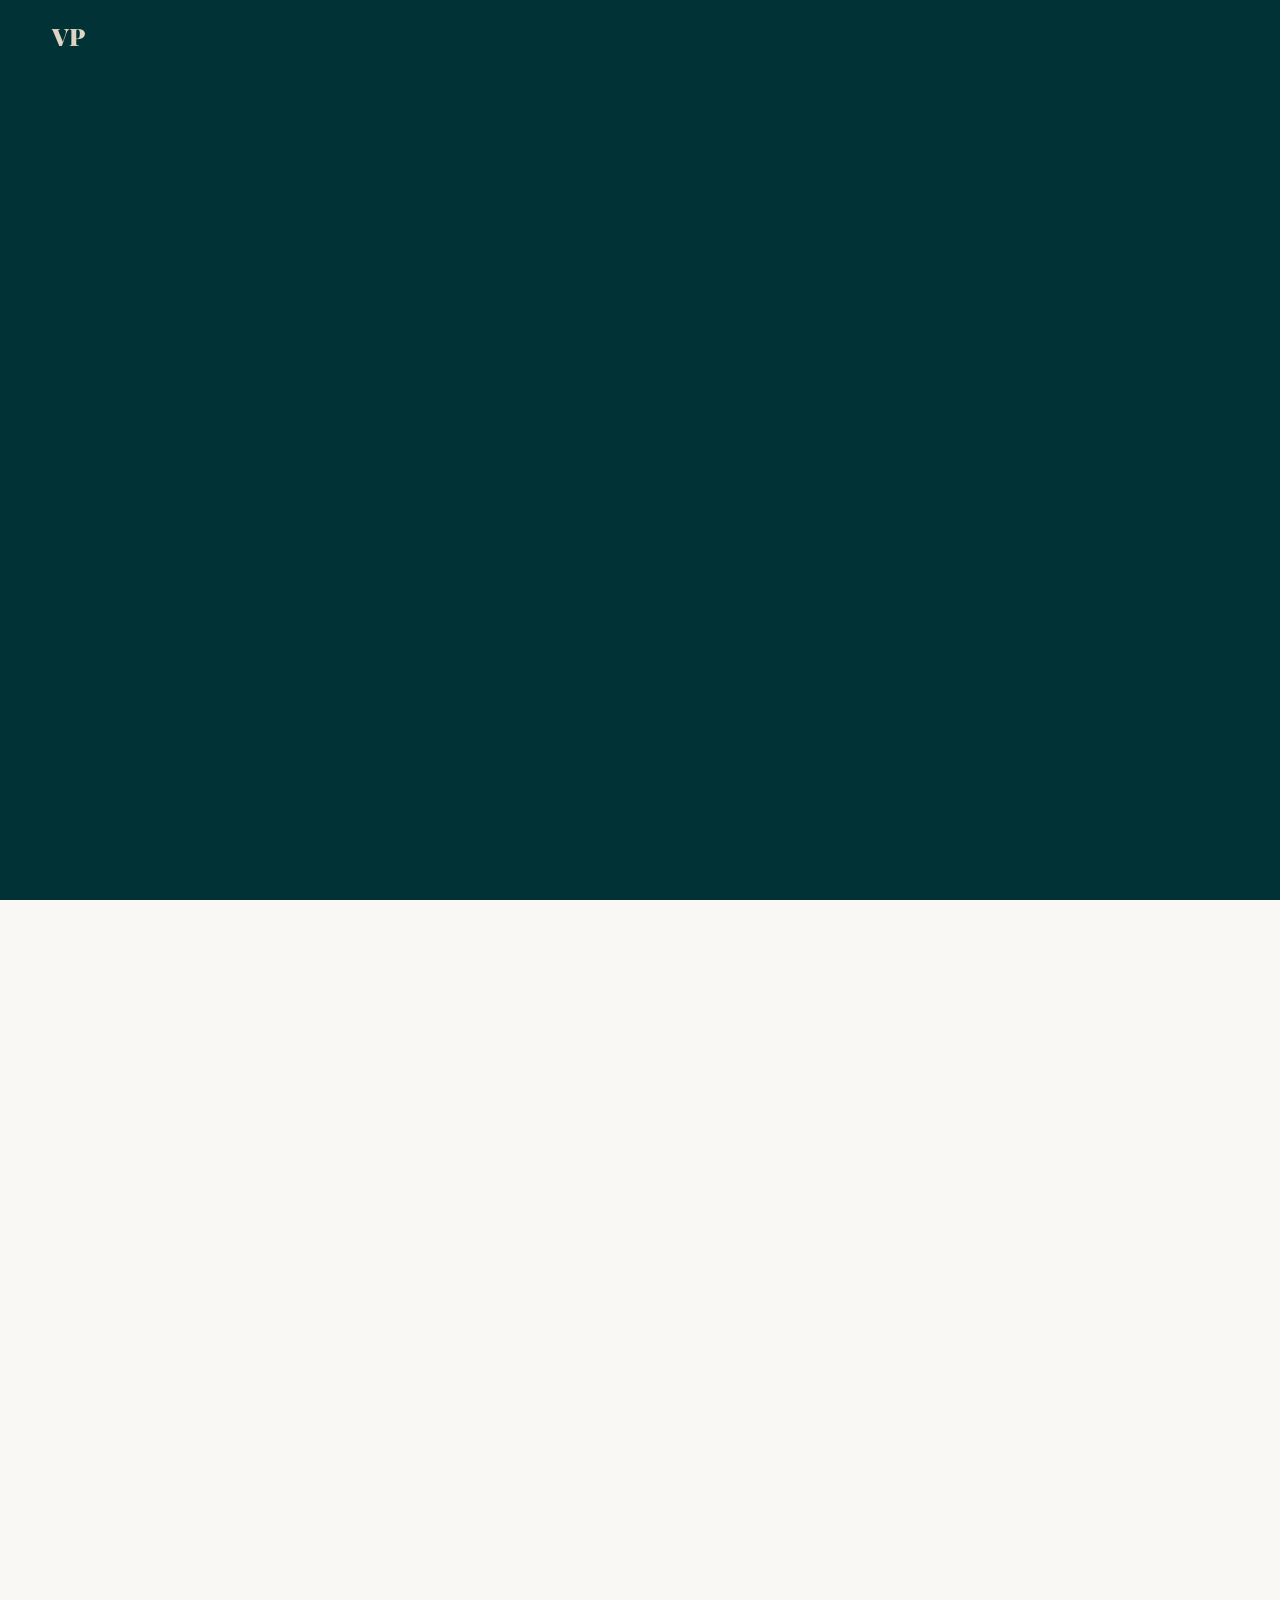
==== commit 4147caac: "feat(gh-pages): add fully client-side back office (localStorage) - admin/index.html: SHA-256 login w" ====
--- a/index.html
+++ b/index.html
@@ -3,466 +3,52 @@
 <head>
   <meta charset="UTF-8">
   <meta name="viewport" content="width=device-width, initial-scale=1.0">
-  <meta http-equiv="X-UA-Compatible" content="IE=edge">
-
-  <!-- SEO Primary -->
-  <title>Valentin Porlan — Designer Graphique &amp; Identité Visuelle</title>
-  <meta name="description" content="Portfolio de design graphique — création d&#039;identités visuelles, logotypes, supports print et digital.">
-  <meta name="keywords" content="design graphique, identité visuelle, logo, branding, charte graphique, print, digital">
-  <meta name="author" content="Valentin Porlan">
   <meta name="robots" content="index, follow">
-  <link rel="canonical" href="/">
-
-  <!-- Open Graph -->
+  <title>Portfolio — Designer Graphique</title>
   <meta property="og:type" content="website">
-  <meta property="og:title" content="Valentin Porlan — Designer Graphique &amp; Identité Visuelle">
-  <meta property="og:description" content="Portfolio de design graphique — création d&#039;identités visuelles, logotypes, supports print et digital.">
-  <meta property="og:url" content="/">
-  <meta property="og:locale" content="fr_FR">
-  
-  <!-- Twitter Card -->
   <meta name="twitter:card" content="summary_large_image">
-    <meta name="twitter:title" content="Valentin Porlan — Designer Graphique &amp; Identité Visuelle">
-  <meta name="twitter:description" content="Portfolio de design graphique — création d&#039;identités visuelles, logotypes, supports print et digital.">
-  
-  <!-- Favicon -->
-    <link rel="icon" href="data:image/svg+xml,<svg xmlns='http://www.w3.org/2000/svg' viewBox='0 0 100 100'><rect width='100' height='100' rx='20' fill='%23013336'/><text y='.9em' font-size='70' x='10' fill='%2356b578'>VP</text></svg>">
-  
-  <!-- Tarte au Citron CSS -->
-  
-  <!-- Google Fonts via Tarte au Citron (if disabled, load directly) -->
-    <link rel="preconnect" href="https://fonts.googleapis.com">
+  <link rel="preconnect" href="https://fonts.googleapis.com">
   <link rel="preconnect" href="https://fonts.gstatic.com" crossorigin>
-  <link href="https://fonts.googleapis.com/css2?family=Playfair+Display:wght@400;600;700;900&family=Inter:wght@300;400;500;600&display=swap" rel="stylesheet">
-  
-  <!-- Custom tracking codes in <head> -->
-  
-  <!-- Styles -->
-  <link rel="stylesheet" href="assets/css/style.css">
-
-  <!-- CSS Variables from config -->
   <style>
     :root {
-      --color-primary:    #013336;
-      --color-secondary:  #56b578;
-      --color-accent:     #9e9a87;
-      --color-light:      #e0d5c4;
-      --color-text-dark:  #013336;
-      --color-text-light: #e0d5c4;
-      --color-bg-body:    #faf8f5;
-      --font-heading:     'Playfair Display', Georgia, serif;
-      --font-body:        'Inter', system-ui, sans-serif;
+      --color-primary:#013336;--color-secondary:#56b578;--color-accent:#9e9a87;
+      --color-light:#e0d5c4;--color-text-dark:#013336;--color-text-light:#e0d5c4;
+      --color-bg-body:#faf8f5;
+      --font-heading:'Playfair Display',Georgia,serif;
+      --font-body:'Inter',system-ui,sans-serif;
     }
   </style>
-
-  <!-- Schema.org JSON-LD -->
-  <script type="application/ld+json">
-  {
-    "@context": "https://schema.org",
-    "@type": "Person",
-    "name": "Valentin Porlan",
-    "jobTitle": "Designer Graphique &amp; Identité Visuelle",
-    "description": "Portfolio de design graphique — création d&#039;identités visuelles, logotypes, supports print et digital.",
-    "url": "/",
-            "email": "contact@valentinporlan.fr",
-        "sameAs": [
-          ],
-    "knowsAbout": ["Design Graphique", "Identité Visuelle", "Logotype", "Branding", "Print"]
-  }
-  </script>
+  <link rel="stylesheet" href="assets/css/style.css">
+  <script type="application/ld+json">{"@context":"https://schema.org","@type":"Person","name":"Valentin Porlan","jobTitle":"Designer Graphique & Identité Visuelle"}</script>
 </head>
 <body itemscope itemtype="https://schema.org/WebPage">
 
-<!-- =============== COOKIE MANAGER =============== -->
+<script src="assets/js/config.js"></script>
 
-<!-- =============== HEADER / NAV =============== -->
-<header class="site-header" id="top" role="banner" itemscope itemtype="https://schema.org/WPHeader">
+<header class="site-header" id="top" role="banner">
   <nav class="nav-container" role="navigation" aria-label="Navigation principale">
-    <a href="#top" class="nav-logo" aria-label="Retour en haut">
-              <span class="logo-text">VP</span>
-          </a>
-    <button class="nav-toggle" aria-label="Ouvrir le menu" aria-expanded="false" aria-controls="nav-menu">
-      <span></span><span></span><span></span>
-    </button>
-    <ul class="nav-menu" id="nav-menu" role="list">
-            <li><a href="#about" class="nav-link">À propos</a></li>
-            <li><a href="#services" class="nav-link">Services</a></li>
-            <li><a href="#portfolio" class="nav-link">Portfolio</a></li>
-            <li><a href="#contact" class="nav-link">Contact</a></li>
-            <li><a href="#contact" class="nav-cta">Travaillons ensemble</a></li>
-    </ul>
+    <a href="#top" class="nav-logo" id="navLogo" aria-label="Retour en haut"><span class="logo-text">VP</span></a>
+    <button class="nav-toggle" aria-label="Ouvrir le menu" aria-expanded="false" aria-controls="nav-menu"><span></span><span></span><span></span></button>
+    <ul class="nav-menu" id="nav-menu" role="list"></ul>
   </nav>
 </header>
 
-<!-- =============== HERO =============== -->
-<section class="hero" id="hero" aria-label="Introduction" style="background-color:#013336">
-  <div class="hero-bg-blobs" aria-hidden="true">
-    <div class="blob blob-1"></div>
-    <div class="blob blob-2"></div>
-    <div class="blob blob-3"></div>
-  </div>
-  <div class="hero-container">
-    <div class="hero-glass-card" data-aos="fade-up" itemscope itemtype="https://schema.org/Person">
-      <span class="hero-eyebrow" data-aos="fade-down" data-aos-delay="100">Designer Graphique</span>
-      <h1 class="hero-title" itemprop="name" data-aos="fade-up" data-aos-delay="200">
-        Je donne vie à vos idées      </h1>
-      <p class="hero-subtitle" itemprop="description" data-aos="fade-up" data-aos-delay="300">
-        Création d&#039;identités visuelles uniques, de logotypes mémorables et de supports graphiques qui racontent votre histoire.      </p>
-      <div class="hero-actions" data-aos="fade-up" data-aos-delay="400">
-                <a href="#portfolio" class="btn btn-primary">
-          Voir mes projets        </a>
-                        <a href="#contact" class="btn btn-ghost">
-          Me contacter        </a>
-                      </div>
-    </div>
-      </div>
-  <div class="hero-scroll-indicator" aria-hidden="true">
-    <div class="scroll-line"></div>
-  </div>
-</section>
+<main>
+  <section class="hero"                  id="hero"          aria-label="Introduction"></section>
+  <section class="section section-about" id="about"         aria-labelledby="about-title"></section>
+  <section class="section section-services" id="services"   aria-labelledby="services-title"></section>
+  <section class="section section-portfolio" id="portfolio" aria-labelledby="portfolio-title"></section>
+  <section class="section section-process" id="process"     aria-labelledby="process-title"></section>
+  <section class="section section-testimonials" id="testimonials" aria-labelledby="testimonials-title"></section>
+  <section class="section section-contact" id="contact"     aria-labelledby="contact-title"></section>
+</main>
 
-<!-- =============== ABOUT =============== -->
-<section class="section section-about" id="about" aria-labelledby="about-title" style="background-color:#faf8f5">
-  <div class="container">
-    <div class="section-inner about-grid">
-            <div class="about-content" data-aos="fade-left">
-        <span class="section-eyebrow">À propos</span>
-        <h2 id="about-title" class="section-title">Passionné par le design depuis toujours</h2>
-        <p class="section-text">Designer graphique indépendant avec plus de 5 ans d&#039;expérience, je spécialise dans la création d&#039;identités visuelles fortes et cohérentes. Mon approche mêle esthétique contemporaine et stratégie de marque pour des résultats qui marquent les esprits.</p>
-                <ul class="skills-list" role="list">
-                    <li class="skill-tag">Identité visuelle</li>
-                    <li class="skill-tag">Logotype</li>
-                    <li class="skill-tag">Print</li>
-                    <li class="skill-tag">UI/UX</li>
-                    <li class="skill-tag">Motion Design</li>
-                    <li class="skill-tag">Typographie</li>
-                  </ul>
-                      </div>
-    </div>
-  </div>
-</section>
+<footer class="site-footer" id="site-footer" role="contentinfo"></footer>
 
-<!-- =============== SERVICES =============== -->
-<section class="section section-services" id="services" aria-labelledby="services-title" style="background-color:#013336">
-  <div class="container">
-    <div class="section-header" data-aos="fade-up">
-      <span class="section-eyebrow light">Services</span>
-      <h2 id="services-title" class="section-title light">Ce que je crée pour vous</h2>
-            <p class="section-subtitle light">Des solutions graphiques sur-mesure adaptées à vos besoins et à votre identité.</p>
-          </div>
-    <div class="services-grid">
-            <article class="service-card" data-aos="fade-up" data-aos-delay="0">
-        <div class="service-icon" style="background-color:#56b57820; color:#56b578">🎨</div>
-        <h3 class="service-title">Identité Visuelle</h3>
-        <p class="service-text">Création complète de chartes graphiques : logo, couleurs, typographies, guidelines.</p>
-        <div class="service-accent" style="background-color:#56b578"></div>
-      </article>
-            <article class="service-card" data-aos="fade-up" data-aos-delay="80">
-        <div class="service-icon" style="background-color:#9e9a8720; color:#9e9a87">✏️</div>
-        <h3 class="service-title">Logotype</h3>
-        <p class="service-text">Design de logos uniques et adaptables, déclinés sur tous vos supports.</p>
-        <div class="service-accent" style="background-color:#9e9a87"></div>
-      </article>
-            <article class="service-card" data-aos="fade-up" data-aos-delay="160">
-        <div class="service-icon" style="background-color:#e0d5c420; color:#e0d5c4">📐</div>
-        <h3 class="service-title">Print &amp; Édition</h3>
-        <p class="service-text">Mise en page de brochures, catalogues, affiches et supports imprimés.</p>
-        <div class="service-accent" style="background-color:#e0d5c4"></div>
-      </article>
-            <article class="service-card" data-aos="fade-up" data-aos-delay="240">
-        <div class="service-icon" style="background-color:#56b57820; color:#56b578">💻</div>
-        <h3 class="service-title">Digital &amp; Web</h3>
-        <p class="service-text">Design d&#039;interfaces, maquettes web et assets pour le digital.</p>
-        <div class="service-accent" style="background-color:#56b578"></div>
-      </article>
-            <article class="service-card" data-aos="fade-up" data-aos-delay="320">
-        <div class="service-icon" style="background-color:#9e9a8720; color:#9e9a87">🎬</div>
-        <h3 class="service-title">Motion Design</h3>
-        <p class="service-text">Animations et vidéos graphiques pour valoriser votre marque.</p>
-        <div class="service-accent" style="background-color:#9e9a87"></div>
-      </article>
-            <article class="service-card" data-aos="fade-up" data-aos-delay="400">
-        <div class="service-icon" style="background-color:#e0d5c420; color:#e0d5c4">📦</div>
-        <h3 class="service-title">Packaging</h3>
-        <p class="service-text">Conception de packagings attractifs et différenciants.</p>
-        <div class="service-accent" style="background-color:#e0d5c4"></div>
-      </article>
-          </div>
-      </div>
-</section>
-
-<!-- =============== PORTFOLIO =============== -->
-<section class="section section-portfolio" id="portfolio" aria-labelledby="portfolio-title" style="background-color:#faf8f5">
-  <div class="container">
-    <div class="section-header" data-aos="fade-up">
-      <span class="section-eyebrow">Portfolio</span>
-      <h2 id="portfolio-title" class="section-title">Mes derniers projets</h2>
-            <p class="section-subtitle">Une sélection de travaux récents qui illustrent mon approche créative.</p>
-          </div>
-    <div class="portfolio-filter" role="tablist" aria-label="Filtrer par catégorie">
-      <button class="filter-btn active" data-filter="all" role="tab" aria-selected="true">Tous</button>
-            <button class="filter-btn" data-filter="identité visuelle" role="tab" aria-selected="false">Identité visuelle</button>
-            <button class="filter-btn" data-filter="logotype" role="tab" aria-selected="false">Logotype</button>
-            <button class="filter-btn" data-filter="print" role="tab" aria-selected="false">Print</button>
-            <button class="filter-btn" data-filter="digital" role="tab" aria-selected="false">Digital</button>
-            <button class="filter-btn" data-filter="motion" role="tab" aria-selected="false">Motion</button>
-            <button class="filter-btn" data-filter="packaging" role="tab" aria-selected="false">Packaging</button>
-          </div>
-    <div class="portfolio-grid" role="list">
-            <article class="portfolio-card" data-category="identité visuelle" data-aos="fade-up" data-aos-delay="0" role="listitem"
-               itemscope itemtype="https://schema.org/CreativeWork">
-        <div class="portfolio-img-wrap" style="background-color:#013336">
-                    <div class="portfolio-placeholder" aria-hidden="true">
-            <span class="portfolio-placeholder-letter">P</span>
-          </div>
-                    <div class="portfolio-overlay">
-            <h3 class="portfolio-title" itemprop="name">Projet 1</h3>
-            <span class="portfolio-category" itemprop="genre">Identité visuelle</span>
-                      </div>
-        </div>
-      </article>
-            <article class="portfolio-card" data-category="logotype" data-aos="fade-up" data-aos-delay="60" role="listitem"
-               itemscope itemtype="https://schema.org/CreativeWork">
-        <div class="portfolio-img-wrap" style="background-color:#56b578">
-                    <div class="portfolio-placeholder" aria-hidden="true">
-            <span class="portfolio-placeholder-letter">P</span>
-          </div>
-                    <div class="portfolio-overlay">
-            <h3 class="portfolio-title" itemprop="name">Projet 2</h3>
-            <span class="portfolio-category" itemprop="genre">Logotype</span>
-                      </div>
-        </div>
-      </article>
-            <article class="portfolio-card" data-category="print" data-aos="fade-up" data-aos-delay="120" role="listitem"
-               itemscope itemtype="https://schema.org/CreativeWork">
-        <div class="portfolio-img-wrap" style="background-color:#9e9a87">
-                    <div class="portfolio-placeholder" aria-hidden="true">
-            <span class="portfolio-placeholder-letter">P</span>
-          </div>
-                    <div class="portfolio-overlay">
-            <h3 class="portfolio-title" itemprop="name">Projet 3</h3>
-            <span class="portfolio-category" itemprop="genre">Print</span>
-                      </div>
-        </div>
-      </article>
-            <article class="portfolio-card" data-category="digital" data-aos="fade-up" data-aos-delay="180" role="listitem"
-               itemscope itemtype="https://schema.org/CreativeWork">
-        <div class="portfolio-img-wrap" style="background-color:#e0d5c4">
-                    <div class="portfolio-placeholder" aria-hidden="true">
-            <span class="portfolio-placeholder-letter">P</span>
-          </div>
-                    <div class="portfolio-overlay">
-            <h3 class="portfolio-title" itemprop="name">Projet 4</h3>
-            <span class="portfolio-category" itemprop="genre">Digital</span>
-                      </div>
-        </div>
-      </article>
-            <article class="portfolio-card" data-category="motion" data-aos="fade-up" data-aos-delay="240" role="listitem"
-               itemscope itemtype="https://schema.org/CreativeWork">
-        <div class="portfolio-img-wrap" style="background-color:#013336">
-                    <div class="portfolio-placeholder" aria-hidden="true">
-            <span class="portfolio-placeholder-letter">P</span>
-          </div>
-                    <div class="portfolio-overlay">
-            <h3 class="portfolio-title" itemprop="name">Projet 5</h3>
-            <span class="portfolio-category" itemprop="genre">Motion</span>
-                      </div>
-        </div>
-      </article>
-            <article class="portfolio-card" data-category="packaging" data-aos="fade-up" data-aos-delay="300" role="listitem"
-               itemscope itemtype="https://schema.org/CreativeWork">
-        <div class="portfolio-img-wrap" style="background-color:#56b578">
-                    <div class="portfolio-placeholder" aria-hidden="true">
-            <span class="portfolio-placeholder-letter">P</span>
-          </div>
-                    <div class="portfolio-overlay">
-            <h3 class="portfolio-title" itemprop="name">Projet 6</h3>
-            <span class="portfolio-category" itemprop="genre">Packaging</span>
-                      </div>
-        </div>
-      </article>
-          </div>
-      </div>
-</section>
-
-<!-- =============== PROCESS =============== -->
-<section class="section section-process" id="process" aria-labelledby="process-title" style="background-color:#e0d5c4">
-  <div class="container">
-    <div class="section-header" data-aos="fade-up">
-      <span class="section-eyebrow">Processus</span>
-      <h2 id="process-title" class="section-title">Comment je travaille</h2>
-            <p class="section-subtitle">Une méthode structurée pour des résultats cohérents et efficaces.</p>
-          </div>
-    <div class="process-steps">
-            <div class="process-step" data-aos="fade-up" data-aos-delay="0">
-        <div class="step-number" aria-hidden="true">01</div>
-        <div class="step-content">
-          <h3 class="step-title">Découverte</h3>
-          <p class="step-text">Échange approfondi sur votre projet, vos valeurs, votre cible et vos objectifs.</p>
-        </div>
-                <div class="step-connector" aria-hidden="true"></div>
-              </div>
-            <div class="process-step" data-aos="fade-up" data-aos-delay="100">
-        <div class="step-number" aria-hidden="true">02</div>
-        <div class="step-content">
-          <h3 class="step-title">Stratégie</h3>
-          <p class="step-text">Définition du positionnement graphique et de la direction créative.</p>
-        </div>
-                <div class="step-connector" aria-hidden="true"></div>
-              </div>
-            <div class="process-step" data-aos="fade-up" data-aos-delay="200">
-        <div class="step-number" aria-hidden="true">03</div>
-        <div class="step-content">
-          <h3 class="step-title">Création</h3>
-          <p class="step-text">Design des premières propositions visuelles avec 2 à 3 pistes créatives.</p>
-        </div>
-                <div class="step-connector" aria-hidden="true"></div>
-              </div>
-            <div class="process-step" data-aos="fade-up" data-aos-delay="300">
-        <div class="step-number" aria-hidden="true">04</div>
-        <div class="step-content">
-          <h3 class="step-title">Affinement</h3>
-          <p class="step-text">Itérations et ajustements selon vos retours jusqu&#039;à la version finale.</p>
-        </div>
-              </div>
-          </div>
-      </div>
-</section>
-
-<!-- =============== TESTIMONIALS =============== -->
-<section class="section section-testimonials" id="testimonials" aria-labelledby="testimonials-title" style="background-color:#013336">
-  <div class="container">
-    <div class="section-header" data-aos="fade-up">
-      <span class="section-eyebrow light">Témoignages</span>
-      <h2 id="testimonials-title" class="section-title light">Ce que disent mes clients</h2>
-    </div>
-    <div class="testimonials-grid">
-            <blockquote class="testimonial-card" data-aos="fade-up" data-aos-delay="0"
-                  itemscope itemtype="https://schema.org/Review">
-        <div class="quote-icon" aria-hidden="true">"</div>
-        <p class="testimonial-quote" itemprop="reviewBody">Un travail exceptionnel, Valentin a parfaitement saisi l&#039;essence de notre marque et l&#039;a traduit en une identité visuelle remarquable.</p>
-        <footer class="testimonial-author" itemscope itemtype="https://schema.org/Person">
-          <strong itemprop="name">Marie D.</strong>
-          <span itemprop="jobTitle">Directrice Marketing</span>
-                    — <span itemprop="worksFor">Entreprise A</span>
-                  </footer>
-      </blockquote>
-            <blockquote class="testimonial-card" data-aos="fade-up" data-aos-delay="100"
-                  itemscope itemtype="https://schema.org/Review">
-        <div class="quote-icon" aria-hidden="true">"</div>
-        <p class="testimonial-quote" itemprop="reviewBody">Créatif, réactif et professionnel. Notre logo est exactement ce que nous espérions. Je recommande vivement !</p>
-        <footer class="testimonial-author" itemscope itemtype="https://schema.org/Person">
-          <strong itemprop="name">Thomas L.</strong>
-          <span itemprop="jobTitle">CEO</span>
-                    — <span itemprop="worksFor">Startup B</span>
-                  </footer>
-      </blockquote>
-            <blockquote class="testimonial-card" data-aos="fade-up" data-aos-delay="200"
-                  itemscope itemtype="https://schema.org/Review">
-        <div class="quote-icon" aria-hidden="true">"</div>
-        <p class="testimonial-quote" itemprop="reviewBody">Un vrai sens du détail et une écoute remarquable. Le résultat dépasse nos attentes.</p>
-        <footer class="testimonial-author" itemscope itemtype="https://schema.org/Person">
-          <strong itemprop="name">Sophie M.</strong>
-          <span itemprop="jobTitle">Fondatrice</span>
-                    — <span itemprop="worksFor">Marque C</span>
-                  </footer>
-      </blockquote>
-          </div>
-  </div>
-</section>
-
-<!-- =============== CONTACT =============== -->
-<section class="section section-contact" id="contact" aria-labelledby="contact-title" style="background-color:#faf8f5">
-  <div class="container">
-    <div class="contact-wrapper">
-      <div class="contact-info" data-aos="fade-right">
-        <span class="section-eyebrow">Contact</span>
-        <h2 id="contact-title" class="section-title">Démarrons un projet ensemble</h2>
-        <p class="section-text">Vous avez un projet en tête ? Discutons-en et donnons vie à vos ambitions.</p>
-        <div class="contact-details">
-                    <a href="mailto:contact@valentinporlan.fr" class="contact-link" itemprop="email">
-            <svg xmlns="http://www.w3.org/2000/svg" viewBox="0 0 24 24" fill="none" stroke="currentColor" stroke-width="2" aria-hidden="true"><path d="M4 4h16c1.1 0 2 .9 2 2v12c0 1.1-.9 2-2 2H4c-1.1 0-2-.9-2-2V6c0-1.1.9-2 2-2z"/><polyline points="22,6 12,13 2,6"/></svg>
-            contact@valentinporlan.fr          </a>
-                            </div>
-        <div class="social-links" aria-label="Réseaux sociaux">
-                  </div>
-      </div>
-
-      <div class="contact-form-wrap" data-aos="fade-left">
-        <form class="contact-form" id="contact-form" novalidate aria-label="Formulaire de contact"
-              itemscope itemtype="https://schema.org/ContactPage">
-          <div class="form-group">
-            <label for="contact-name" class="form-label">Nom complet <span aria-hidden="true">*</span></label>
-            <input type="text" id="contact-name" name="from_name" class="form-input" required
-                   autocomplete="name" aria-required="true" placeholder="Votre nom">
-          </div>
-          <div class="form-group">
-            <label for="contact-email" class="form-label">Email <span aria-hidden="true">*</span></label>
-            <input type="email" id="contact-email" name="from_email" class="form-input" required
-                   autocomplete="email" aria-required="true" placeholder="votre@email.com">
-          </div>
-          <div class="form-group">
-            <label for="contact-subject" class="form-label">Sujet</label>
-            <input type="text" id="contact-subject" name="subject" class="form-input"
-                   placeholder="Votre projet">
-          </div>
-          <div class="form-group">
-            <label for="contact-message" class="form-label">Message <span aria-hidden="true">*</span></label>
-            <textarea id="contact-message" name="message" class="form-input form-textarea" required
-                      aria-required="true" placeholder="Décrivez votre projet..." rows="5"></textarea>
-          </div>
-          <button type="submit" class="btn btn-primary btn-full" id="contact-submit">
-            <span class="btn-text">Envoyer le message</span>
-            <span class="btn-loading" aria-hidden="true" hidden>Envoi en cours...</span>
-          </button>
-          <div class="form-message" id="form-message" role="alert" aria-live="polite"></div>
-        </form>
-      </div>
-    </div>
-  </div>
-</section>
-
-<!-- =============== FOOTER =============== -->
-<footer class="site-footer" role="contentinfo" itemscope itemtype="https://schema.org/WPFooter" style="background-color:#013336">
-  <div class="footer-container">
-    <div class="footer-brand">
-      <a href="#top" class="footer-logo" aria-label="Retour en haut">
-        <span class="logo-text">VP</span>
-      </a>
-      <p class="footer-tagline">Designer Graphique &amp; Identité Visuelle</p>
-    </div>
-    <div class="footer-social" aria-label="Réseaux sociaux">
-          </div>
-    <div class="footer-bottom">
-      <p>© 2024 Valentin Porlan — Designer Graphique. Tous droits réservés.</p>
-      <nav aria-label="Liens légaux">
-                <a href="#" class="footer-legal-link">Mentions légales</a>
-                <a href="#" class="footer-legal-link">Politique de confidentialité</a>
-                      </nav>
-    </div>
-  </div>
-</footer>
-
-<!-- Back to top -->
-<button class="back-to-top" id="backToTop" aria-label="Retour en haut de page" title="Retour en haut">
-  <svg xmlns="http://www.w3.org/2000/svg" viewBox="0 0 24 24" fill="none" stroke="currentColor" stroke-width="2" aria-hidden="true">
-    <polyline points="18 15 12 9 6 15"/>
-  </svg>
+<button class="back-to-top" id="backToTop" aria-label="Retour en haut de page">
+  <svg xmlns="http://www.w3.org/2000/svg" viewBox="0 0 24 24" fill="none" stroke="currentColor" stroke-width="2" aria-hidden="true"><polyline points="18 15 12 9 6 15"/></svg>
 </button>
 
-<!-- EmailJS -->
-
-<!-- Main script -->
-<script>
-  window.EMAILJS_CONFIG = {
-    service_id:  "",
-    template_id: "",
-    public_key:  ""
-  };
-</script>
 <script src="assets/js/main.js" defer></script>
-
-<!-- Custom body tracking -->
-
 </body>
 </html>
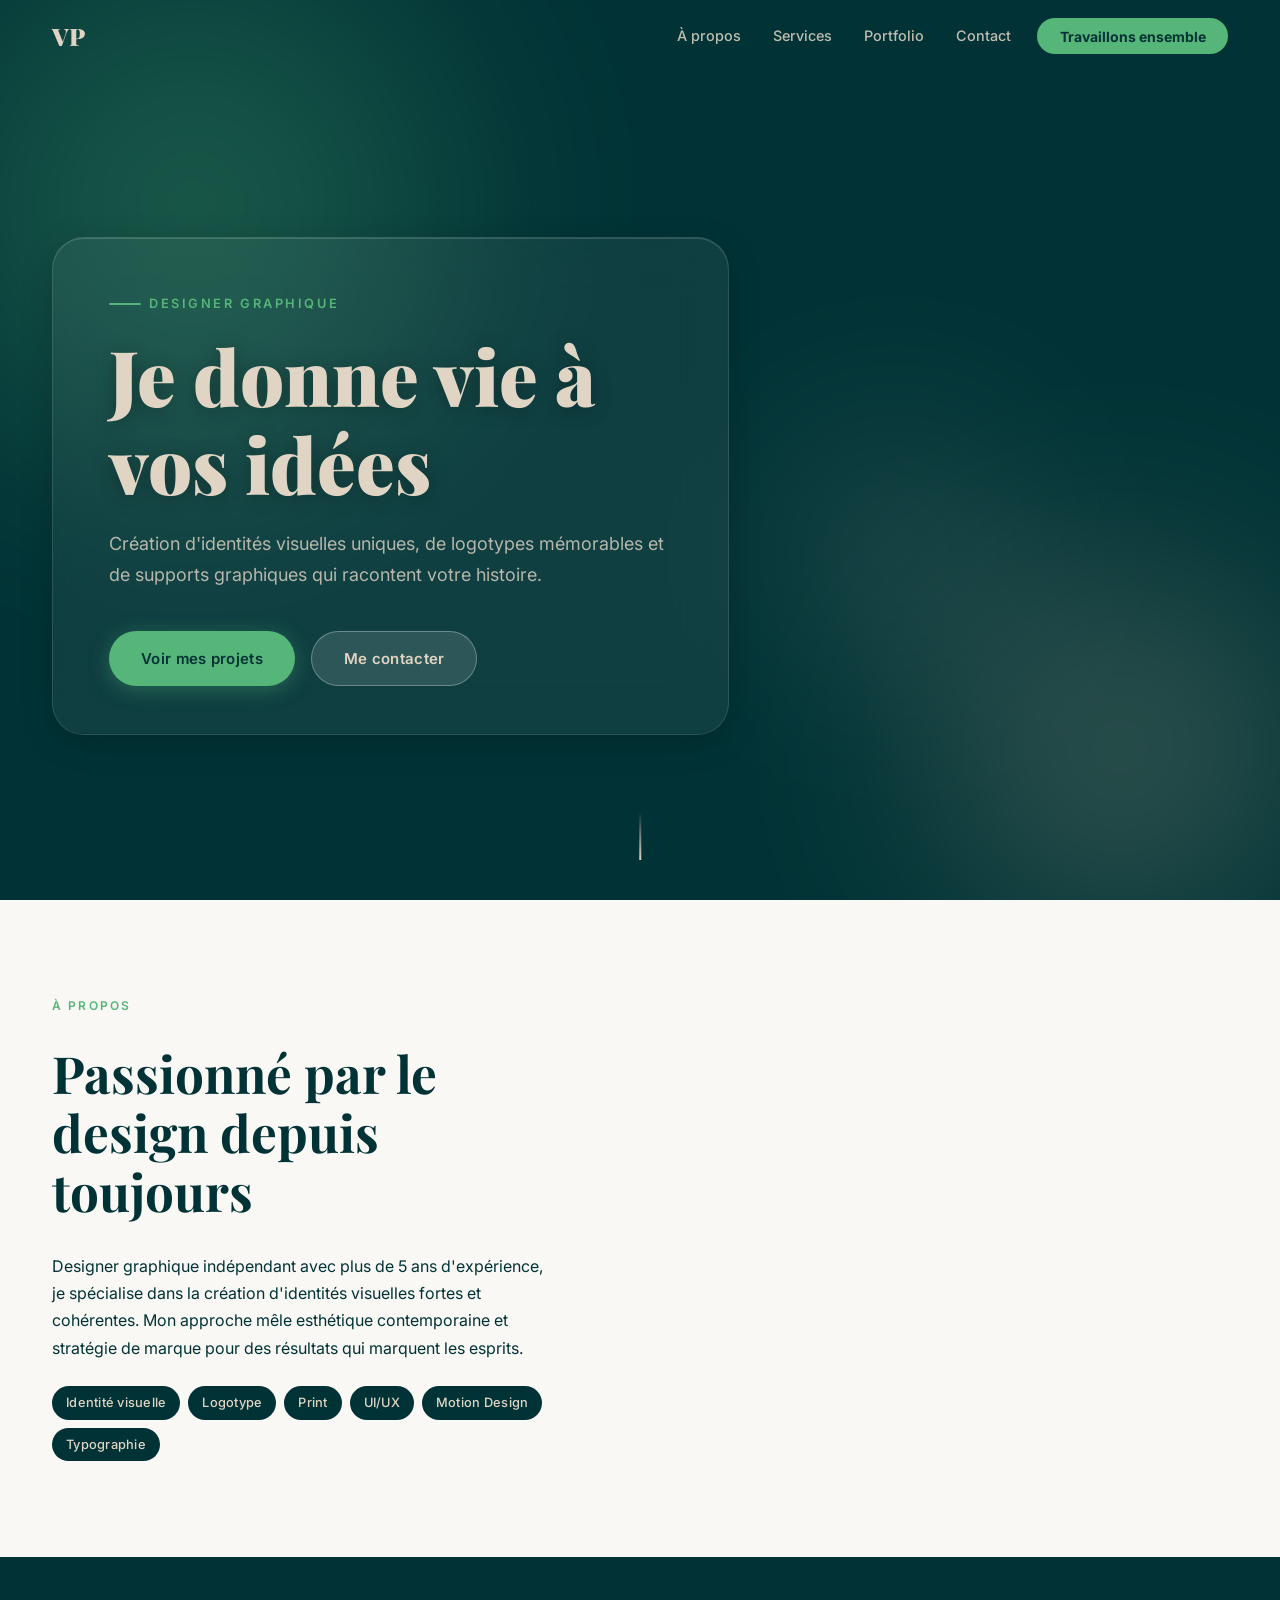
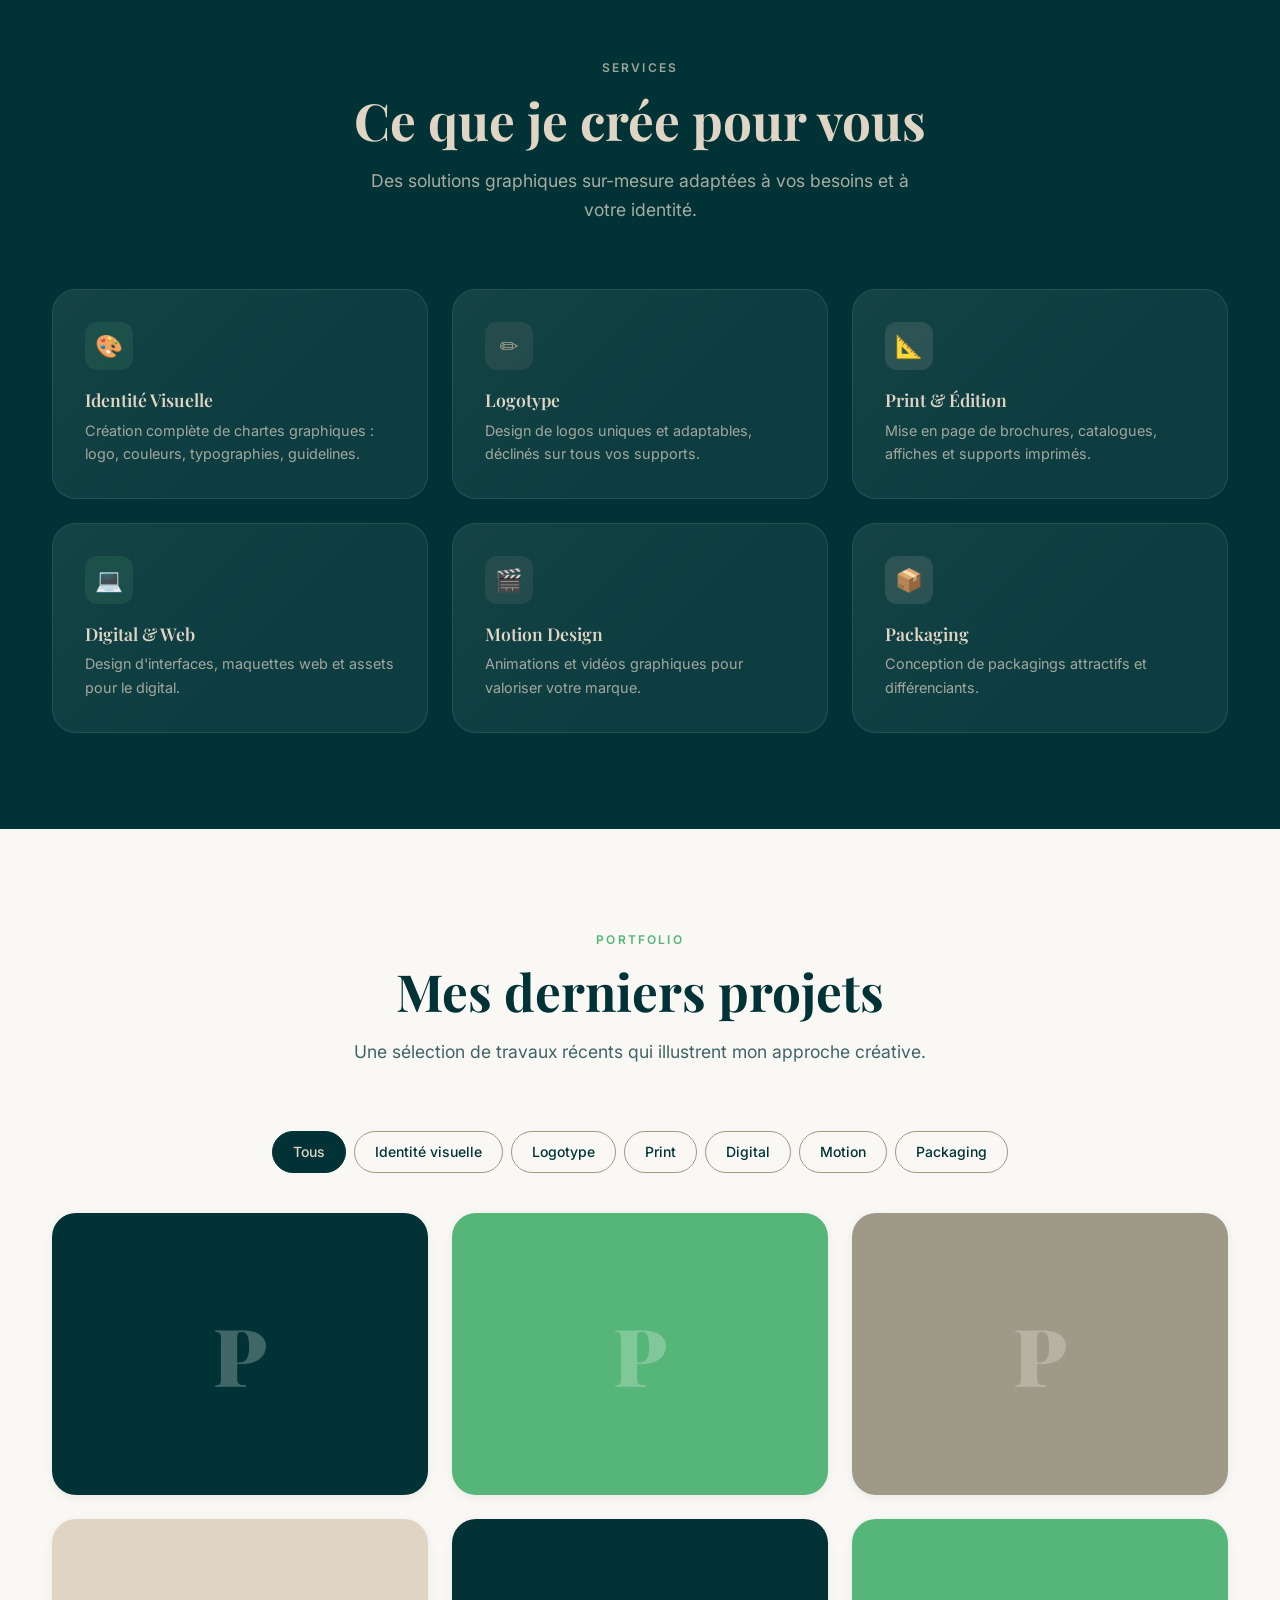
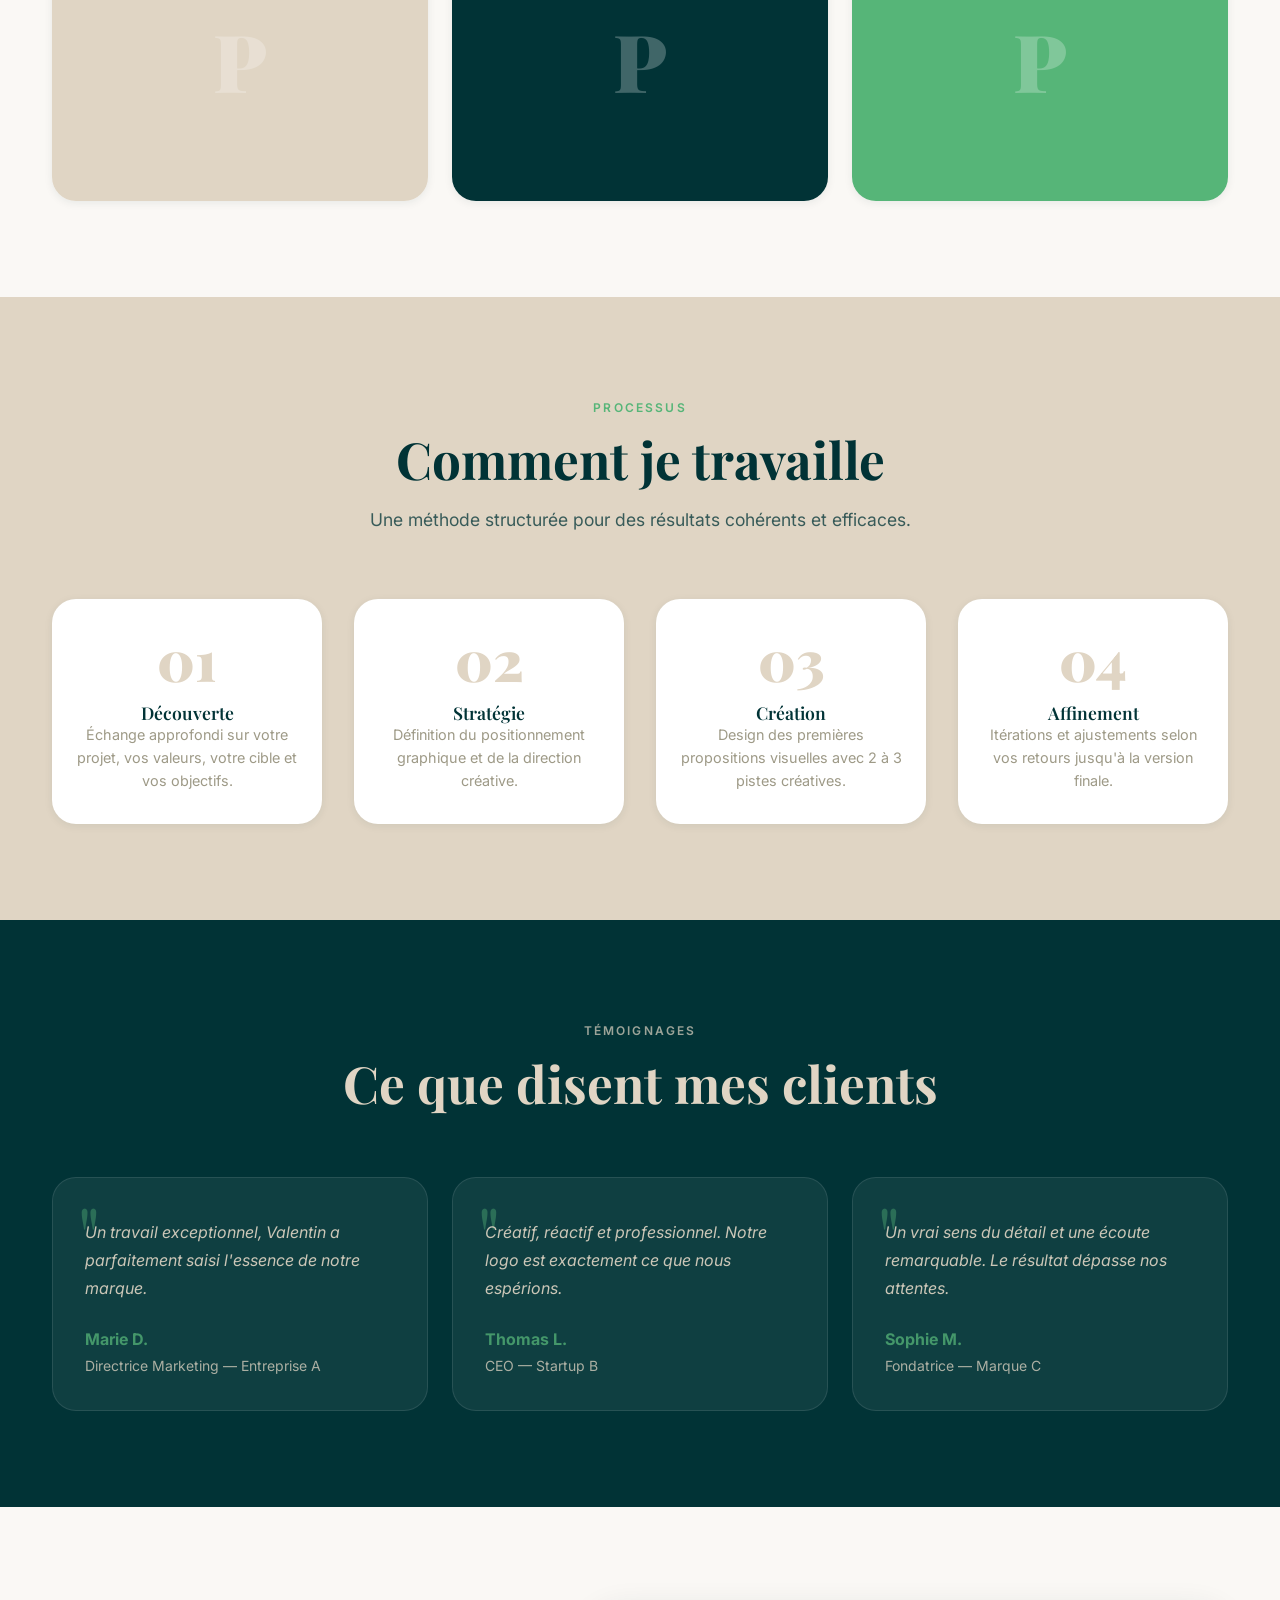
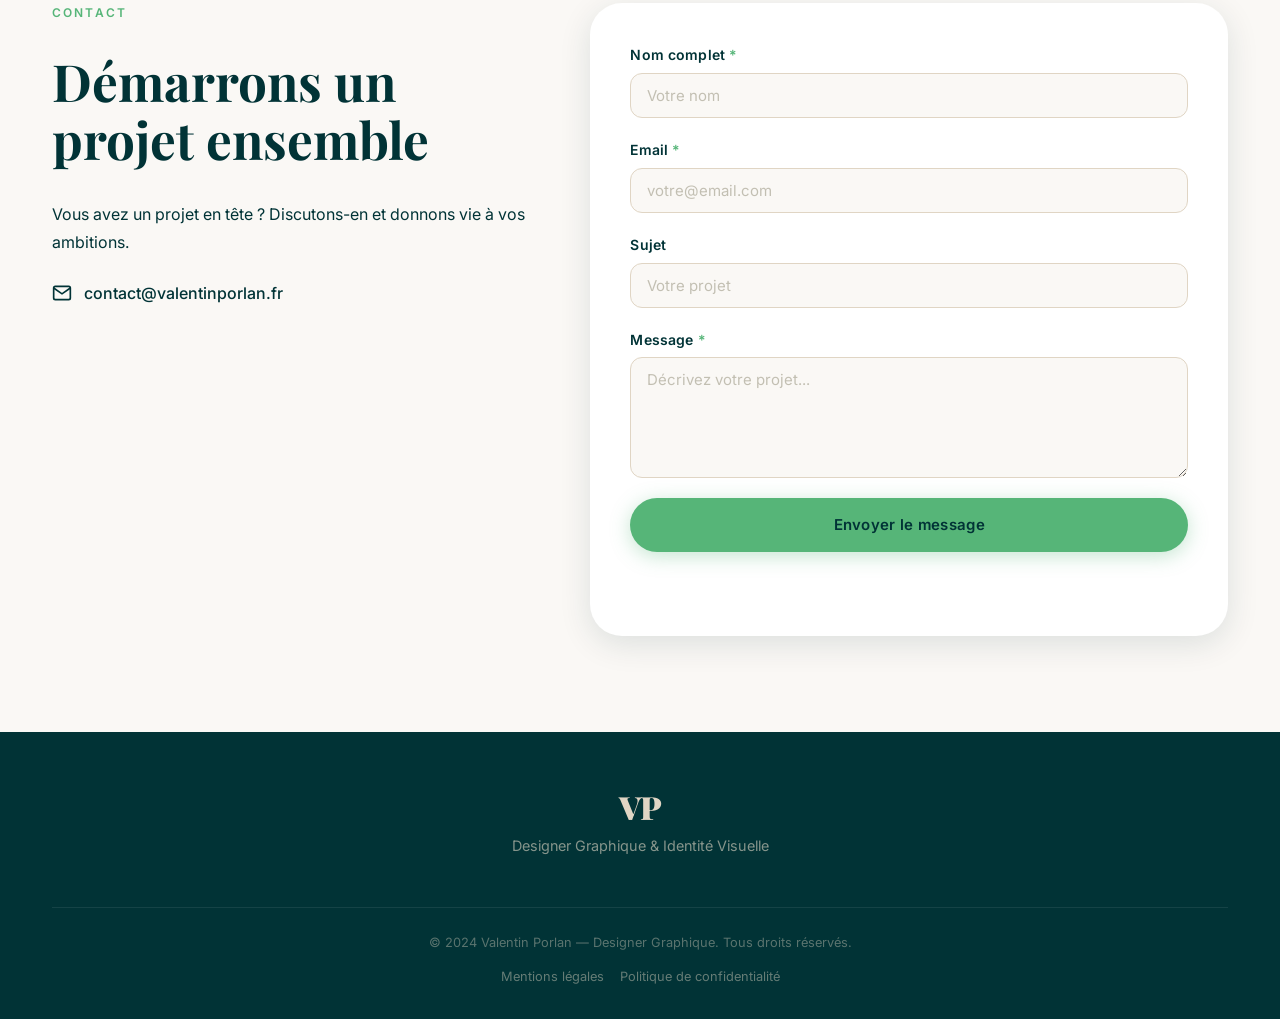
==== commit 64fe2c33: "fix(gh-pages): move config.js after HTML elements to fix blank page config.js was loaded at the top " ====
--- a/index.html
+++ b/index.html
@@ -23,8 +23,6 @@
 </head>
 <body itemscope itemtype="https://schema.org/WebPage">
 
-<script src="assets/js/config.js"></script>
-
 <header class="site-header" id="top" role="banner">
   <nav class="nav-container" role="navigation" aria-label="Navigation principale">
     <a href="#top" class="nav-logo" id="navLogo" aria-label="Retour en haut"><span class="logo-text">VP</span></a>
@@ -49,6 +47,7 @@
   <svg xmlns="http://www.w3.org/2000/svg" viewBox="0 0 24 24" fill="none" stroke="currentColor" stroke-width="2" aria-hidden="true"><polyline points="18 15 12 9 6 15"/></svg>
 </button>
 
-<script src="assets/js/main.js" defer></script>
+<script src="assets/js/config.js"></script>
+<script src="assets/js/main.js"></script>
 </body>
 </html>
